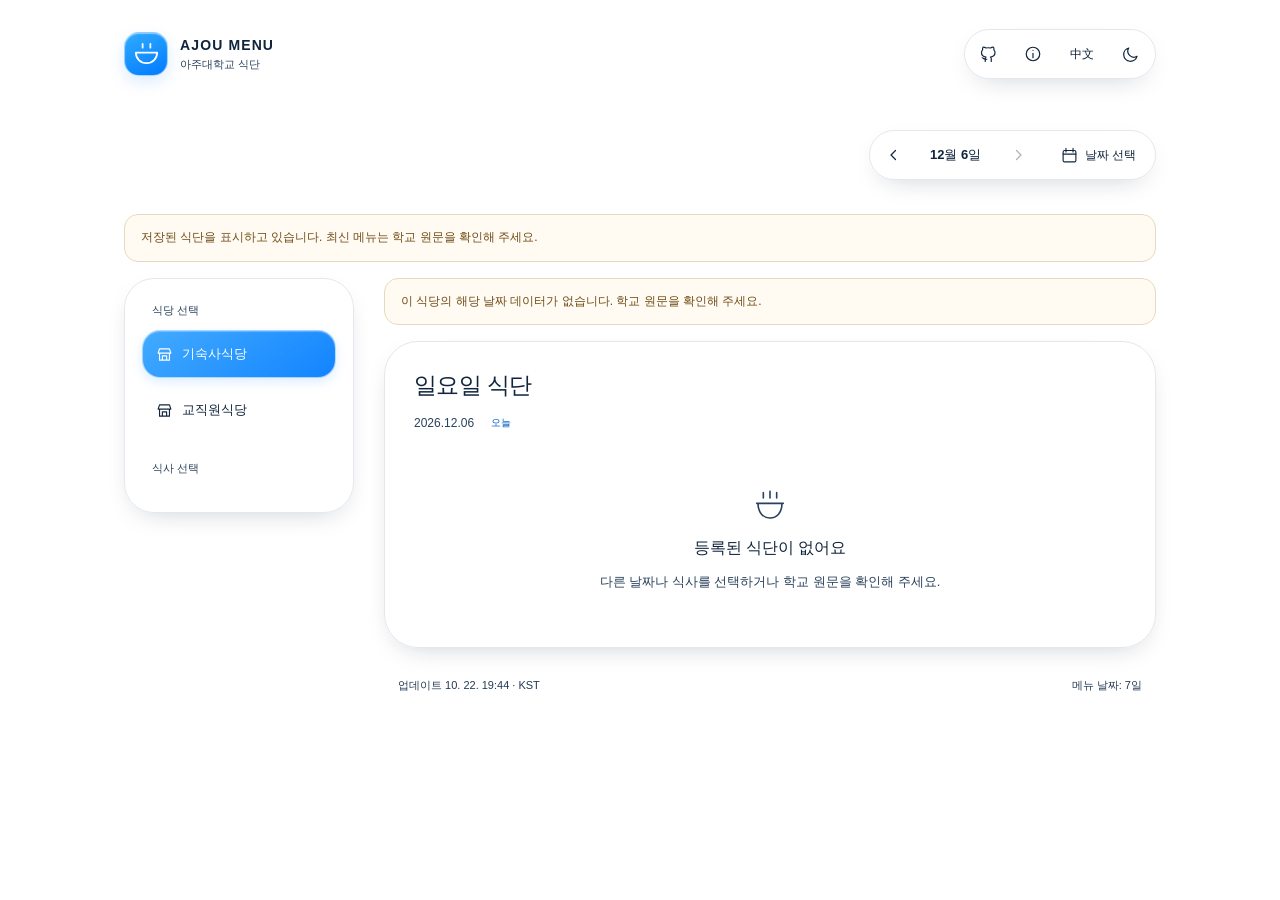
==== index.html @ 357158b2 "Replace refraction with lightweight clear and frosted glass" ====
<!DOCTYPE html>
<html lang="ko">
<head>
  <meta charset="UTF-8">
  <meta name="viewport" content="width=device-width, initial-scale=1, viewport-fit=cover">
  <meta name="theme-color" content="#ffffff">
  <meta name="description" content="아주대학교 식당의 주간 메뉴를 한국어와 중국어로 확인하세요. 查看亚洲大学食堂每周菜单，支持中韩双语。">
  <title>아주대학교 식단 · Ajou Menu</title>
  <meta name="apple-mobile-web-app-capable" content="yes">
  <meta name="apple-mobile-web-app-status-bar-style" content="default">
  <meta name="apple-mobile-web-app-title" content="Ajou Menu">
  <meta property="og:type" content="website">
  <meta property="og:title" content="Ajou Menu · 亚洲大学食堂菜单">
  <meta property="og:description" content="宿舍食堂与教职工食堂，中韩双语菜单、供餐时段和每周预告。">
  <meta property="og:url" content="https://zhupoxixixi.github.io/ajou-menu/">
  <meta property="og:image" content="https://zhupoxixixi.github.io/ajou-menu/share.png?v=20261023-light-glass">
  <meta property="og:image:width" content="1200">
  <meta property="og:image:height" content="630">
  <meta name="twitter:card" content="summary_large_image">
  <link rel="canonical" href="https://zhupoxixixi.github.io/ajou-menu/">
  <script>try{const t=localStorage.getItem('menuTheme');document.documentElement.classList.toggle('dark',t==='dark'||(t!=='light'&&matchMedia('(prefers-color-scheme: dark)').matches));}catch{}</script>
  <script>document.documentElement.dataset.glassStyle='clear';try{if(localStorage.getItem('menuGlassStyle')==='frosted')document.documentElement.dataset.glassStyle='frosted';}catch{}</script>
  <link rel="icon" type="image/svg+xml" href="favicon.svg?v=20261023-light-glass">
  <link rel="apple-touch-icon" href="apple-touch-icon.png?v=20261023-light-glass">
  <link rel="manifest" href="manifest.webmanifest?v=20261023-light-glass">
  <link rel="stylesheet" href="styles.css?v=20261023-light-glass">
  <script defer src="appearance.js?v=20261023-light-glass"></script>
  <script defer src="background.js?v=20261023-light-glass"></script>
  <script defer src="menu-data.js?v=20261023-light-glass"></script>
  <script defer src="menu.js?v=20261023-light-glass"></script>
</head>
<body>
<div id="glassBackdrop" aria-hidden="true"></div>
  <a class="skip-link" href="#menuHeading" id="skipLink">메뉴로 바로가기</a>
  <header class="site-header">
    <div class="wide-shell header-inner">
      <a class="brand" href="./" aria-label="Ajou Menu">
        <span class="brand-mark" aria-hidden="true"><svg viewBox="0 0 32 32" fill="none" stroke="currentColor" stroke-width="1.8" stroke-linecap="round" stroke-linejoin="round"><path d="M5 14h22c0 6.4-4.7 11-11 11S5 20.4 5 14Z"/><path d="M12 5v4m8-4v4"/></svg></span>
        <span class="brand-copy"><strong>AJOU MENU</strong><small id="brandSubtitle">아주대학교 식단</small></span>
      </a>
      <div class="glass-surface glass-actions"><div class="glass-content"><div class="header-actions">
        <a class="icon-button github-button" href="https://github.com/zhupoxixixi/ajou-menu" target="_blank" rel="noopener noreferrer" aria-label="GitHub"><span data-icon="github"></span></a>
        <button class="icon-button" id="toolsToggle" type="button" aria-haspopup="dialog" aria-label="使用与更新"><span data-icon="info"></span></button>
        <button class="language-toggle" id="langToggle" type="button"><span id="languageLabel">中文</span></button>
        <button class="icon-button" id="themeToggle" type="button"><span data-icon="sun"></span></button>
      </div>
    </div></div>
    </div>
  </header>

  <main class="page-shell">
    <div class="page-intro">
      <div class="glass-surface glass-date"><div class="glass-content"><nav class="date-navigation" aria-label="날짜 탐색" id="dateNavigation">
        <div class="nav-controls">
          <div class="date-stepper"><button class="icon-button" id="prevDate" type="button"><span data-icon="left"></span></button><button class="nav-current-date" id="navDateLabel" type="button" aria-haspopup="dialog"><span id="navDateDisplay">—</span></button><button class="icon-button" id="nextDate" type="button"><span data-icon="right"></span></button></div>
          <button class="date-picker-trigger" id="dateToggle" type="button" aria-haspopup="dialog"><span data-icon="calendar"></span><span id="datePickerLabel">날짜 선택</span></button>
        </div>
      </nav></div></div>
    </div>
    <div id="dataStatus" class="status-banner" role="status" hidden></div>

    <div class="menu-layout">
      <div class="glass-surface glass-selection"><div class="glass-content"><section class="selection-panel" aria-label="식당 및 식사 선택" id="selectionPanel">
        <p class="control-label" id="restaurantLabel">식당 선택</p>
        <div id="restaurantTabs" class="restaurant-tabs" role="group" aria-labelledby="restaurantLabel"></div>
        <p class="control-label" id="mealLabel">식사 선택</p>
        <div id="mealTabs" class="meal-tabs" role="group" aria-labelledby="mealLabel"></div>
      </section></div></div>

      <section class="menu-panel" aria-labelledby="menuHeading">
        <p class="sr-only" id="windowLabel">코너 선택</p>
        <div class="glass-surface glass-windows"><div class="glass-content"><div id="windowTabs" class="window-tabs" role="group" aria-labelledby="windowLabel"></div></div></div>
        <div id="restaurantStatus" class="status-banner" role="status" hidden></div>
        <div class="glass-surface glass-menu"><div class="glass-content"><article class="menu-card">
          <div class="card-header">
            <div class="card-title-line"><div class="card-title-copy"><h1 id="menuHeading" tabindex="-1">오늘의 메뉴</h1><span id="dateDisplay" class="date-badge"></span><span id="todayMarker" class="today-marker" hidden></span></div><button id="shareButton" class="icon-button copy-button" type="button" aria-label="메뉴 복사" title="메뉴 복사"><span data-icon="copy"></span></button></div>
            <div id="serviceMeta" class="service-meta"><p class="service-hours" id="serviceHours" hidden></p><p class="service-state" id="serviceState" role="status" hidden></p></div>
          </div>
          <div id="menuContent"></div>
          <div id="emptyState" class="empty-state" hidden><span data-icon="bowl" class="empty-symbol"></span><h2 id="emptyTitle"></h2><p id="emptyDescription"></p></div>
        </article></div></div>
      </section>
    </div>
    <div class="nav-stats"><p id="updatedAt"></p><p id="dateCount"></p></div>
  </main>

  <dialog id="dateDialog" class="app-dialog date-dialog" aria-labelledby="calendarTitle">
    <div class="dialog-heading"><h2 id="calendarTitle">날짜 선택</h2><button class="dialog-close icon-button" type="button" data-close="dateDialog"><span data-icon="close"></span></button></div>
    <div class="calendar-heading"><div id="weekSwitch" class="week-switch" hidden></div><button id="todayButton" class="small-button" type="button">오늘로</button></div>
    <div class="calendar-month-row"><button id="calendarPrev" class="icon-button" type="button"><span data-icon="left"></span></button><strong id="calendarMonth"></strong><button id="calendarNext" class="icon-button" type="button"><span data-icon="right"></span></button></div>
    <div id="calendarWeekdays" class="calendar-weekdays" aria-hidden="true"></div>
    <div id="weekTabs" class="calendar-grid"></div>
    <p class="calendar-hint" id="calendarHint"></p>
  </dialog>

  <dialog id="copyDialog" class="app-dialog copy-dialog" aria-labelledby="copyTitle">
    <div class="dialog-heading"><h2 id="copyTitle"></h2><button class="dialog-close icon-button" type="button" data-close="copyDialog"><span data-icon="close"></span></button></div>
    <p id="copyHint"></p><textarea id="copyText" readonly aria-labelledby="copyTitle"></textarea>
  </dialog>
  <dialog id="toolsDialog" class="app-dialog tools-dialog" aria-labelledby="toolsTitle">
    <div class="dialog-heading"><h2 id="toolsTitle"></h2><button class="dialog-close icon-button" type="button" data-close="toolsDialog"><span data-icon="close"></span></button></div>
    <div class="tools-content">
      <section class="tool-section appearance-section">
        <h3 id="glassStyleTitle">유리 효과</h3>
        <div class="appearance-options" role="group" aria-labelledby="glassStyleTitle"><button id="glassClear" type="button" aria-pressed="true">투명</button><button id="glassFrosted" type="button" aria-pressed="false">반투명</button></div>
      </section>
      <section id="backgroundSection" class="tool-section">
        <h3 id="backgroundTitle">배경 이미지</h3>
        <p id="backgroundHint" class="tool-hint">기기에 저장된 사진으로 배경을 바꿀 수 있어요.</p>
        <input id="backgroundFile" type="file" accept="image/*" hidden>
        <div class="background-actions"><button id="backgroundChoose" class="small-button" type="button">사진 선택</button><button id="backgroundReset" class="small-button" type="button">기본 배경</button></div>
        <p id="backgroundStatus" class="tool-hint background-status" role="status"></p>
      </section>
      <section id="operatingSection" class="tool-section" hidden><h3 id="operatingTitle"></h3><div id="operatingDetails" class="operating-details"></div></section>
      <section class="tool-section"><h3 id="dataTitle"></h3><dl id="healthDetails" class="health-details"></dl><p class="tool-hint" id="refreshHint"></p><button id="refreshButton" class="small-button" type="button"><span data-icon="refresh"></span><span id="refreshLabel"></span></button></section>
      <section class="tool-section"><h3 id="installTitle"></h3><p id="installHint" class="tool-hint"></p><button id="installButton" class="small-button" type="button" hidden></button></section>
      <section class="tool-section"><h3 id="offlineTitle"></h3><p id="offlineHint" class="tool-hint"></p><p id="offlineReady" class="tool-hint"></p></section>
    </div>
  </dialog>
  <div id="actionStatus" class="toast" role="status" hidden></div>
  <noscript><p class="noscript-note">JavaScript를 켜면 메뉴를 확인할 수 있습니다. 请启用 JavaScript 查看菜单。</p></noscript>
</body>
</html>
---- styles.css ----
/* Lightweight CSS glass surfaces; layout adapted from Tabler/Cukurova. See THIRD_PARTY_NOTICES.md. */
:root {
  color-scheme: light;
  --background: #ffffff; --foreground: #10243c; --muted-foreground: #29415c;
  --border: #496e9028; --system-blue: #0088ff; --blue-text: #005bbd;
  --glass-tint: rgb(255 255 255 / .56); --menu-tint: rgb(255 255 255 / .60);
  --dialog-background: rgb(250 252 255 / .96);
  --hover: #ffffff42; --content-width: 1080px;
  --menu-background-image: none;
  font-family: -apple-system,BlinkMacSystemFont,"Apple SD Gothic Neo","Malgun Gothic","Noto Sans KR","Segoe UI",sans-serif;
  font-synthesis: none;
}
:root:lang(zh-CN) { font-family: -apple-system,BlinkMacSystemFont,"PingFang SC","Microsoft YaHei","Noto Sans SC","Segoe UI",sans-serif; }
:root.dark {
  color-scheme: dark;
  --background: #14263f; --foreground: #f7faff; --muted-foreground: #e2edfc;
  --border: #d4eaff26; --system-blue: #0091ff; --blue-text: #b5deff;
  --glass-tint: rgb(5 22 42 / .64); --menu-tint: rgb(5 22 42 / .60);
  --dialog-background: rgb(20 38 63 / .96);
  --hover: #ffffff18;
}
* { box-sizing: border-box; }
body { margin: 0; min-height: 100dvh; color: var(--foreground); background: var(--background); line-height: 1.5; -webkit-font-smoothing: antialiased; }
button,textarea { font: inherit; }
button,a { -webkit-tap-highlight-color: transparent; touch-action: manipulation; }
button { cursor: pointer; transition: background .15s,color .15s,box-shadow .15s; }
button:disabled { cursor: default; opacity: .35; }
a { color: inherit; text-decoration: none; }
button:focus-visible,a:focus-visible,textarea:focus-visible,[tabindex]:focus-visible { outline: 2px solid var(--blue-text); outline-offset: 3px; }
[hidden] { display: none !important; }
.sr-only { position: absolute; width: 1px; height: 1px; padding: 0; overflow: hidden; clip: rect(0,0,0,0); white-space: nowrap; border: 0; }
.skip-link { position: fixed; top: -100px; left: 16px; z-index: 100; padding: 12px 18px; background: #f5faff; color: #10243c; border-radius: 12px; }
.skip-link:focus { top: 8px; }
.icon { display: block; width: 18px; height: 18px; flex-shrink: 0; }
#glassBackdrop { position: fixed; inset: 0; z-index: -1; pointer-events: none; background-color: var(--background); background-image: var(--menu-background-image); background-position: center; background-size: cover; background-repeat: no-repeat; }
.glass-surface { position: relative; isolation: isolate; min-width: 0; background: var(--glass-tint); border-radius: var(--glass-radius,28px); box-shadow: 0 9px 28px -14px #001a3448; }
.glass-content { position: relative; z-index: 1; }
.glass-surface::after { content: ''; position: absolute; pointer-events: none; inset: 0; z-index: 2; border-radius: inherit; border: 1px solid var(--border); box-shadow: inset 0 1px 1px #ffffff66,inset 0 -1px 1px #ffffff30; }
.dark .glass-surface::after { border-color: #e8f6ff45; box-shadow: inset 0 1px 1px #fff5,inset 0 -1px 1px #cbe7ff20; }
.wide-shell,.page-shell { max-width: var(--content-width); padding-inline: 24px; margin-inline: auto; }
.site-header { padding-top: env(safe-area-inset-top); }
.header-inner { min-height: 108px; display: flex; align-items: center; justify-content: space-between; gap: 22px; }
.brand { display: inline-flex; align-items: center; gap: 12px; flex-shrink: 0; padding: 5px 8px; margin-left: -8px; border-radius: 20px; background: var(--glass-tint); }
.brand-mark { display: grid; place-items: center; width: 44px; height: 44px; flex-shrink: 0; color: #fff; background: linear-gradient(155deg,#31acff,#007aff); border: 1px solid #ffffff90; border-radius: 15px; box-shadow: inset 0 1px 1px #fff7,0 6px 16px #007aff24; }
.brand-mark svg { width: 31px; height: 31px; }
.brand-copy { display: block; line-height: 1.4; }
.brand strong { display: block; font-size: 14px; font-weight: 750; letter-spacing: .08em; }
.brand small { display: block; margin-top: 2px; font-size: 11px; color: var(--muted-foreground); }
.glass-actions { --glass-radius: 26px; }
.header-actions { display: flex; align-items: center; padding: 4px; gap: 2px; }
.icon-button { display: inline-flex; align-items: center; justify-content: center; width: 42px; height: 42px; padding: 0; flex-shrink: 0; color: inherit; border: 0; border-radius: 50%; background: transparent; }
.language-toggle { height: 42px; min-width: 52px; padding: 0 8px; border: 0; border-radius: 22px; background: transparent; color: inherit; font-size: 12px; font-weight: 600; }
.icon-button:hover:not(:disabled),.language-toggle:hover,.small-button:hover { background: var(--hover); color: var(--blue-text); }
.page-shell { padding-top: 18px; padding-bottom: calc(45px + env(safe-area-inset-bottom)); }
.page-intro { display: flex; justify-content: flex-end; margin-bottom: 30px; }
.glass-date { --glass-radius: 28px; }
.date-navigation { padding: 5px; }
.nav-controls { display: flex; align-items: center; gap: 8px; }
.date-stepper { display: flex; align-items: center; gap: 2px; }
.date-navigation .icon-button { width: 40px; height: 40px; }
.nav-current-date { min-height: 40px; min-width: 80px; padding: 4px 8px; border: 0; border-radius: 20px; background: transparent; color: inherit; font-size: 13px; font-weight: 600; font-variant-numeric: tabular-nums; }
.date-picker-trigger { display: flex; align-items: center; justify-content: center; gap: 7px; min-height: 40px; padding: 6px 15px; border: 0; border-radius: 22px; background: #ffffff28; color: inherit; font-size: 12px; }
.date-picker-trigger .icon { width: 17px; height: 17px; }
.nav-current-date:hover,.date-picker-trigger:hover { background: var(--hover); }
.dark .date-picker-trigger { background: #ffffff0f; }
.menu-layout { display: grid; grid-template-columns: 230px minmax(0,1fr); gap: 30px; align-items: start; }
.glass-selection { --glass-radius: 30px; }
.selection-panel { padding: 24px 18px; }
.control-label { font-size: 11px; font-weight: 600; color: var(--muted-foreground); margin: 0 0 12px 10px; }
.restaurant-tabs { display: flex; flex-direction: column; gap: 8px; margin-bottom: 26px; }
.restaurant-button { display: flex; align-items: center; justify-content: flex-start; gap: 9px; min-height: 48px; padding: 9px 13px; border: 1px solid transparent; border-radius: 18px; background: transparent; color: inherit; font-size: 13px; font-weight: 500; }
.restaurant-button .icon { width: 17px; height: 17px; }
.meal-tabs { display: grid; grid-template-columns: repeat(2,minmax(0,1fr)); gap: 6px; }
.meal-button { display: inline-flex; align-items: center; justify-content: center; gap: 6px; min-height: 44px; padding: 8px 5px; border: 1px solid #ffffff30; border-radius: 17px; background: #ffffff18; color: inherit; font-size: 12px; }
.meal-button .icon { width: 16px; height: 16px; }
.restaurant-button[aria-pressed="true"],.meal-button[aria-pressed="true"],.window-button[aria-pressed="true"] { color: #fff; background: linear-gradient(145deg,#219cffd9,#007affed); border: 1px solid #ffffff99; box-shadow: inset 0 1px 1px #ffffff45,0 4px 11px #007aff22; font-weight: 600; }
.restaurant-button:hover:not([aria-pressed="true"]),.meal-button:hover:not(:disabled):not([aria-pressed="true"]),.window-button:hover:not([aria-pressed="true"]) { background: var(--hover); }
.menu-panel { min-width: 0; }
.glass-windows { --glass-radius: 26px; margin-bottom: 18px; }
.glass-windows:has(#windowTabs[hidden]),.glass-windows:has(#windowTabs:empty) { display: none; }
.window-tabs { display: flex; flex-wrap: nowrap; overflow-x: auto; scrollbar-width: none; gap: 4px; padding: 5px; border-radius: 26px; -webkit-overflow-scrolling: touch; }
.window-tabs::-webkit-scrollbar { display: none; }
.window-button { flex-shrink: 0; max-width: 100%; min-width: 44px; min-height: 42px; padding: 8px 20px; border: 1px solid transparent; border-radius: 22px; background: transparent; color: inherit; font-size: 12px; white-space: nowrap; overflow: hidden; text-overflow: ellipsis; }
.window-button.note-window { text-decoration: underline dotted; text-underline-offset: 4px; }
.status-banner { padding: 12px 16px; border: 1px solid #e7d9bd; background: #fffbf3ed; color: #704c16; border-radius: 14px; font-size: 12px; line-height: 1.8; margin-bottom: 16px; overflow-wrap: anywhere; }
.dark .status-banner { background: #302b1eed; border-color: #5c4b2d; color: #f0d6ad; }
.glass-menu { --glass-radius: 34px; --glass-tint: var(--menu-tint); }
.menu-card { padding-bottom: 18px; }
.card-header { padding: 28px 30px 20px; }
.card-title-line { display: flex; align-items: flex-start; gap: 12px; }
.card-title-copy { display: flex; align-items: center; flex-wrap: wrap; gap: 8px; min-width: 0; flex: 1; }
.card-title-line h1 { flex-basis: 100%; margin: 0 0 2px; font-size: 23px; letter-spacing: -.03em; line-height: 1.4; font-weight: 650; }
.copy-button { margin: -3px -7px 0 auto; background: #ffffff29; }
.date-badge { font-size: 12px; color: var(--muted-foreground); font-variant-numeric: tabular-nums; }
.today-marker { padding: 3px 8px; border: 1px solid #ffffff85; border-radius: 8px; background: #ffffff58; color: var(--blue-text); font-size: 10px; font-weight: 600; }
.dark .today-marker { background: #ffffff1a; border-color: #ffffff40; }
.service-meta { display: flex; align-items: center; flex-wrap: wrap; gap: 7px 10px; margin-top: 14px; }
.service-meta:has(> [hidden]):not(:has(> :not([hidden]))) { display: none; }
.service-hours { margin: 0; font-size: 12px; color: var(--muted-foreground); font-variant-numeric: tabular-nums; }
.service-state { display: inline-flex; align-items: center; gap: 5px; margin: 0; color: var(--muted-foreground); font-size: 11px; line-height: 1.7; }
.service-state::before { content: ''; width: 5px; height: 5px; border-radius: 50%; background: currentColor; flex-shrink: 0; }
.service-state[data-state="serving"],.service-state[data-state="servingReference"],.service-state[data-state="upcoming"] { color: #004c9d; }
.dark .service-state[data-state="serving"],.dark .service-state[data-state="servingReference"],.dark .service-state[data-state="upcoming"] { color: #d8eeff; }
#menuContent { padding-inline: 30px; }
.menu-table { width: 100%; border-collapse: separate; border-spacing: 0; text-align: left; }
.dish-row td { padding: 15px 0; vertical-align: middle; }
.dish-row + .dish-row td { border-top: 1px solid var(--border); }
.dish-name strong { display: block; font-size: 16px; font-weight: 550; line-height: 1.65; letter-spacing: .01em; overflow-wrap: anywhere; }
.dish-row:hover { background: #ffffff12; }
.card-notices { padding: 14px 16px; margin: 10px 0 8px; border: 1px solid #ffffff40; border-radius: 17px; background: #ffffff38; }
.dark .card-notices { background: #07182e33; }
.card-notices p { font-size: 12px; line-height: 1.85; margin: 0; color: var(--muted-foreground); overflow-wrap: anywhere; }
.card-notices p + p { margin-top: 8px; }
.empty-state { padding: 36px 24px; margin: 0 20px; border-radius: 28px; background: #ffffff18; text-align: center; }
.empty-symbol { display: inline-flex; color: var(--muted-foreground); margin-bottom: 14px; }
.empty-symbol .icon { width: 32px; height: 32px; stroke-width: 1.2; }
.empty-state h2 { font-size: 16px; margin: 0 0 10px; font-weight: 600; }
.empty-state p { font-size: 13px; color: var(--muted-foreground); margin: 0; line-height: 1.85; }
.nav-stats { display: flex; flex-wrap: wrap; align-items: center; justify-content: space-between; gap: 6px 10px; margin: 22px 3px 0 263px; padding: 7px 11px; border-radius: 17px; background: #ffffffc7; }
.nav-stats p { font-size: 11px; color: #243a55; margin: 0; }
.dark .nav-stats { background: #07182ec9; }
.dark .nav-stats p { color: #e2edfc; }
.app-dialog { width: min(460px,calc(100% - 32px)); max-height: calc(100dvh - 48px); overflow-y: auto; border: 1px solid #ffffffb3; border-radius: 30px; padding: 0; color: var(--foreground); background: var(--dialog-background); box-shadow: 0 22px 70px #122d6140,inset 0 1px 0 #fff; opacity: 0; transform: translateY(8px) scale(.99); transition: opacity .18s ease,transform .18s ease,display .18s allow-discrete,overlay .18s allow-discrete; overscroll-behavior: contain; }
.dark .app-dialog { border-color: #ffffff40; box-shadow: 0 22px 70px #0005,inset 0 1px 0 #ffffff40; }
.app-dialog[open] { opacity: 1; transform: none; }
@starting-style { .app-dialog[open] { opacity: 0; transform: translateY(8px) scale(.99); } }
.app-dialog::backdrop { background: #08224535; }
.dialog-heading { display: flex; align-items: center; justify-content: space-between; gap: 16px; padding: 18px 22px 14px; }
.dialog-heading h2 { font-size: 17px; margin: 0; }
.tools-content { padding: 0 22px 22px; }
.tool-section { padding: 18px 0; border-top: 1px solid var(--border); }
.tool-section h3 { font-size: 14px; margin: 0 0 10px; }
.tool-hint,.operating-details p { color: var(--muted-foreground); font-size: 13px; line-height: 1.85; margin: 0 0 12px; overflow-wrap: anywhere; }
.tool-hint:last-child,.operating-details p:last-child { margin-bottom: 0; }
.small-button { display: inline-flex; align-items: center; justify-content: center; gap: 7px; min-height: 40px; padding: 8px 12px; border: 1px solid #ffffff40; border-radius: 22px; background: #ffffff36; color: inherit; font-size: 12px; }
.appearance-options { display: inline-flex; gap: 4px; padding: 4px; border: 1px solid var(--border); border-radius: 24px; background: #7a9abb12; }
.appearance-options button { min-height: 44px; min-width: 88px; padding: 8px 20px; border: 1px solid transparent; border-radius: 20px; background: transparent; color: inherit; font-size: 13px; }
.appearance-options button[aria-pressed="true"] { background: #006edb; color: #fff; border-color: #ffffff80; box-shadow: 0 2px 7px #007aff20; }
/* Blur is opt-in. Clear mode has no filter or backdrop-filter on any surface. */
:root[data-glass-style="frosted"] :is(.glass-surface,.brand,.app-dialog) { -webkit-backdrop-filter: blur(10px); backdrop-filter: blur(10px); }
.background-actions { display: flex; flex-wrap: wrap; gap: 8px; }
.background-status { margin-top: 12px; }
.background-status:empty { display: none; }
.health-details { margin: 0 0 18px; padding: 10px 14px; border-radius: 20px; background: #ffffff24; font-size: 12px; }
.health-details > div { display: grid; grid-template-columns: minmax(0,1fr) minmax(0,1.6fr); gap: 12px; padding-block: 8px; }
.health-details dt { color: var(--muted-foreground); }
.health-details dd { margin: 0; text-align: right; overflow-wrap: anywhere; font-variant-numeric: tabular-nums; }
#offlineReady { color: var(--blue-text); }
.calendar-heading { display: flex; align-items: center; justify-content: space-between; flex-wrap: wrap; gap: 8px; margin: 0 22px 16px; }
.week-switch { display: flex; padding: 5px; background: #ffffff24; border: 1px solid #ffffff50; border-radius: 22px; gap: 4px; }
.week-switch button { min-height: 40px; font-size: 12px; padding: 7px 12px; color: inherit; border: 0; background: transparent; border-radius: 17px; }
.week-switch button[aria-pressed="true"],.date-button[aria-pressed="true"] { background: #0088ff; color: #fff; box-shadow: inset 0 1px 0 #ffffff45,0 3px 9px #007aff25; border-color: #ffffff80; font-weight: 650; }
.calendar-month-row { display: flex; align-items: center; justify-content: space-between; padding: 0 22px; margin-bottom: 12px; }
.calendar-month-row strong { font-size: 14px; }
.calendar-weekdays,.calendar-grid { display: grid; grid-template-columns: repeat(7,minmax(0,1fr)); gap: 4px; padding-inline: 22px; }
.calendar-weekdays { font-size: 11px; color: var(--muted-foreground); text-align: center; margin-bottom: 5px; }
.calendar-weekdays span { padding: 7px 0; }
.calendar-grid > span,.calendar-grid > button { min-width: 0; height: 44px; display: grid; place-items: center; font-size: 13px; }
.calendar-unavailable { color: var(--muted-foreground); opacity: .45; }
.date-button { position: relative; border: 1px solid transparent; background: #ffffff35; color: inherit; border-radius: 50%; padding: 0; }
.date-button:hover { border-color: var(--blue-text); }
.date-button.is-today::after { content: ''; position: absolute; bottom: 5px; width: 3px; height: 3px; background: currentColor; border-radius: 50%; }
.calendar-hint { font-size: 11px; line-height: 1.8; color: var(--muted-foreground); padding: 0 22px 22px; margin: 17px 0 0; }
.copy-dialog > p { font-size: 13px; color: var(--muted-foreground); margin: 0 22px 14px; }
.copy-dialog textarea { display: block; width: calc(100% - 44px); min-height: 220px; resize: vertical; border: 1px solid #ffffff80; border-radius: 20px; padding: 16px; background: #ffffff30; color: inherit; font-size: 13px; line-height: 1.9; margin: 0 22px 22px; }
.toast { position: fixed; left: 50%; transform: translateX(-50%); bottom: calc(24px + env(safe-area-inset-bottom)); z-index: 25; padding: 12px 18px; background: #10243c; color: #f5faff; border-radius: 14px; box-shadow: 0 4px 16px #0003; font-size: 13px; max-width: calc(100% - 32px); text-align: center; }
.noscript-note { margin: 24px; text-align: center; }
@media(min-width: 1100px) { .page-shell { padding-top: 22px; } .page-intro { margin-bottom: 34px; } }
@media(max-width: 899px) {
  .page-shell { max-width: 640px; padding-top: 16px; }
  .menu-layout { grid-template-columns: minmax(0,1fr); gap: 18px; }
  .selection-panel { padding: 6px; }
  .control-label { position: absolute; width: 1px; height: 1px; padding: 0; overflow: hidden; clip: rect(0,0,0,0); white-space: nowrap; border: 0; }
  .restaurant-tabs { flex-direction: row; margin: 0; gap: 4px; }
  .restaurant-button { justify-content: center; flex: 1; min-height: 46px; padding-inline: 8px; }
  .meal-tabs { grid-template-columns: repeat(var(--meal-count,4),minmax(0,1fr)); gap: 5px; padding: 8px 2px 2px; }
  .meal-button { background: transparent; border-color: transparent; }
  .meal-button[aria-pressed="true"] { color: var(--blue-text); background: #ffffff70; border-color: #ffffffa6; box-shadow: 0 2px 6px #2e6cb01a,inset 0 1px 0 #fff9; }
  .dark .meal-button[aria-pressed="true"] { background: #ffffff25; color: #fff; border-color: #ffffff40; box-shadow: inset 0 1px 0 #ffffff40; }
  .glass-selection { --glass-radius: 28px; }
  .glass-windows { margin-bottom: 16px; }
  .window-button { min-height: 44px; }
  .icon-button,.language-toggle,.nav-current-date,.date-picker-trigger,.date-navigation .icon-button,.small-button,.week-switch button { min-height: 44px; }
  .icon-button,.date-navigation .icon-button { width: 44px; }
  .nav-stats { margin-left: 3px; }
}
@media(max-width: 639px) {
  .wide-shell,.page-shell { padding-inline: 22px; }
  .header-inner { min-height: 91px; gap: 10px; }
  .brand { gap: 9px; }
  .brand-mark { width: 37px; height: 37px; border-radius: 13px; }
  .brand-mark svg { width: 28px; height: 28px; }
  .brand strong { font-size: 11px; letter-spacing: .045em; }
  .brand small { font-size: 9px; }
  .header-actions { gap: 0; padding: 2px; }
  .github-button { display: none; }
  .header-actions .icon-button { min-height: 40px; width: 38px; height: 40px; }
  .header-actions .language-toggle { min-height: 40px; height: 40px; min-width: 44px; font-size: 11px; padding-inline: 6px; }
  .page-shell { padding-top: 9px; }
  .page-intro { display: block; margin-bottom: 18px; }
  .date-navigation { padding: 4px; }
  .nav-controls { justify-content: space-between; gap: 3px; }
  .nav-current-date { min-width: 76px; }
  .date-picker-trigger { padding-inline: 12px; font-size: 11px; }
  .restaurant-button { font-size: 12px; gap: 7px; }
  .meal-button { border-radius: 20px; font-size: 12px; gap: 5px; }
  .meal-button .icon { width: 15px; height: 15px; }
  .menu-layout { gap: 16px; }
  .glass-windows { margin-bottom: 15px; }
  .window-button { padding-inline: 18px; }
  .menu-card { padding-bottom: 17px; }
  .card-header { padding: 24px 24px 17px; }
  .card-title-line h1 { font-size: 21px; }
  #menuContent { padding-inline: 24px; }
  .dish-row td { padding: 14px 0; }
  .dish-name strong { font-size: 15px; }
  .nav-stats { gap: 6px 14px; margin-top: 20px; }
  .nav-stats p { font-size: 10px; }
  .date-dialog { width: 100%; max-width: 460px; max-height: calc(100dvh - 24px); margin: auto auto 0; border-bottom: 0; border-radius: 30px 30px 0 0; padding-bottom: env(safe-area-inset-bottom); }
  .date-dialog::before { content: ''; display: block; width: 36px; height: 4px; background: var(--border); border-radius: 5px; margin: 10px auto 0; }
}
@media(max-width: 359px) {
  .wide-shell,.page-shell { padding-inline: 16px; }
  .header-inner { gap: 6px; }
  .brand { gap: 6px; }
  .brand-mark { width: 33px; height: 33px; border-radius: 11px; }
  .brand strong { font-size: 10px; }
  .brand small { display: none; }
  .header-actions .icon-button { width: 36px; }
  .nav-current-date { min-width: 64px; }
  .date-picker-trigger { padding-inline: 10px; }
  .card-header,#menuContent { padding-inline: 22px; }
  .calendar-weekdays,.calendar-grid { padding-inline: 4px; gap: 0; }
}
@media(prefers-reduced-transparency: reduce) {
  :root { --glass-tint: #eef3faf2; --menu-tint: #eef3faf2; }
  :root.dark { --glass-tint: #10243cf2; --menu-tint: #10243cf2; }
  :is(.glass-surface,.brand,.app-dialog) { -webkit-backdrop-filter: none !important; backdrop-filter: none !important; }
}
@media(prefers-reduced-motion: reduce) { *,*::before,*::after { animation: none !important; transition: none !important; scroll-behavior: auto !important; } }
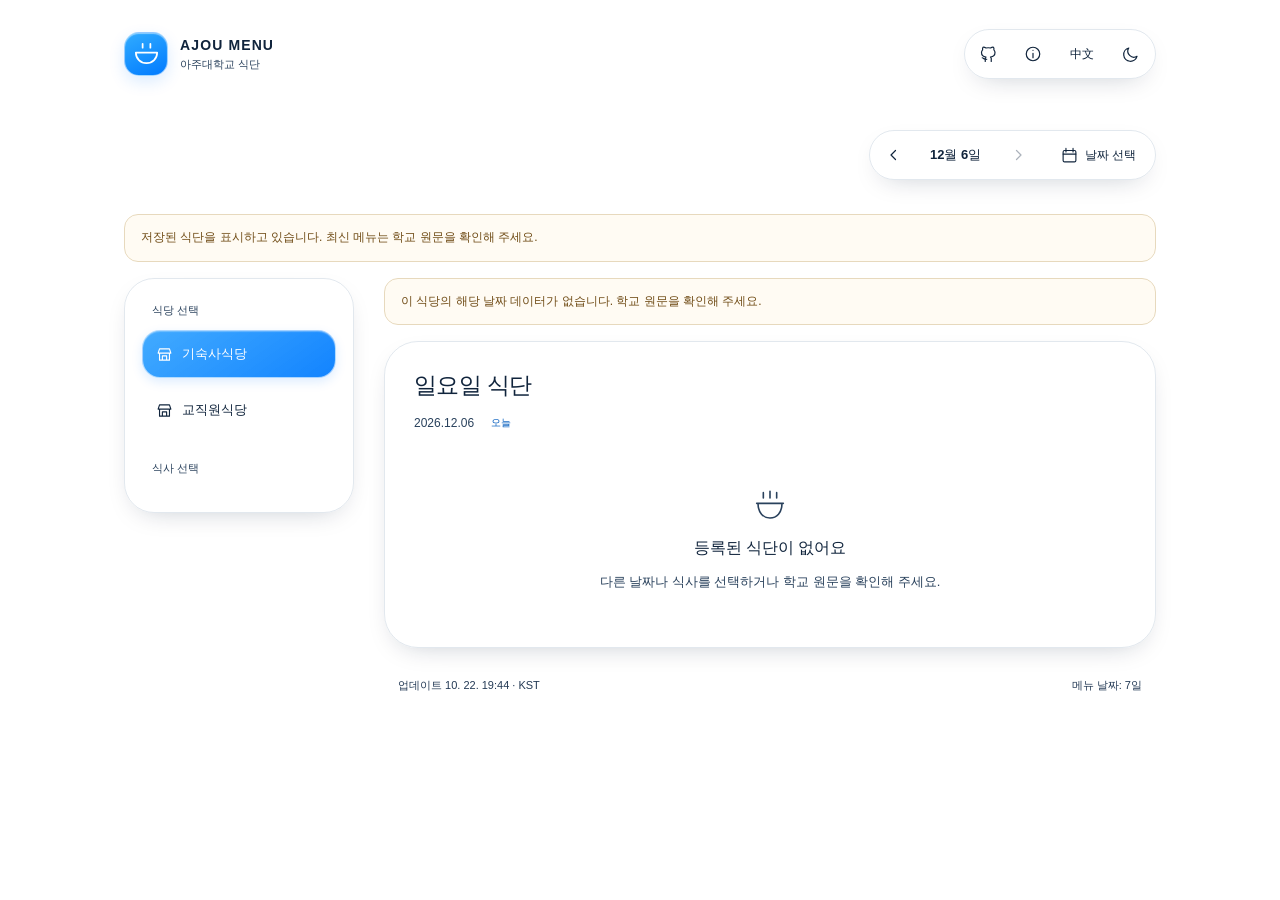
==== commit f5bb251a: "Add three glass styles and simplify appearance controls" ====
--- a/index.html
+++ b/index.html
@@ -13,21 +13,21 @@
   <meta property="og:title" content="Ajou Menu · 亚洲大学食堂菜单">
   <meta property="og:description" content="宿舍食堂与教职工食堂，中韩双语菜单、供餐时段和每周预告。">
   <meta property="og:url" content="https://zhupoxixixi.github.io/ajou-menu/">
-  <meta property="og:image" content="https://zhupoxixixi.github.io/ajou-menu/share.png?v=20261023-light-glass">
+  <meta property="og:image" content="https://zhupoxixixi.github.io/ajou-menu/share.png?v=20261023-glass-options">
   <meta property="og:image:width" content="1200">
   <meta property="og:image:height" content="630">
   <meta name="twitter:card" content="summary_large_image">
   <link rel="canonical" href="https://zhupoxixixi.github.io/ajou-menu/">
   <script>try{const t=localStorage.getItem('menuTheme');document.documentElement.classList.toggle('dark',t==='dark'||(t!=='light'&&matchMedia('(prefers-color-scheme: dark)').matches));}catch{}</script>
-  <script>document.documentElement.dataset.glassStyle='clear';try{if(localStorage.getItem('menuGlassStyle')==='frosted')document.documentElement.dataset.glassStyle='frosted';}catch{}</script>
-  <link rel="icon" type="image/svg+xml" href="favicon.svg?v=20261023-light-glass">
-  <link rel="apple-touch-icon" href="apple-touch-icon.png?v=20261023-light-glass">
-  <link rel="manifest" href="manifest.webmanifest?v=20261023-light-glass">
-  <link rel="stylesheet" href="styles.css?v=20261023-light-glass">
-  <script defer src="appearance.js?v=20261023-light-glass"></script>
-  <script defer src="background.js?v=20261023-light-glass"></script>
-  <script defer src="menu-data.js?v=20261023-light-glass"></script>
-  <script defer src="menu.js?v=20261023-light-glass"></script>
+  <script>document.documentElement.dataset.glassStyle='transparent';try{const s=localStorage.getItem('menuGlassStyle');if(['transparent','translucent','frosted'].includes(s))document.documentElement.dataset.glassStyle=s;else if(s==='clear')document.documentElement.dataset.glassStyle='translucent';}catch{}</script>
+  <link rel="icon" type="image/svg+xml" href="favicon.svg?v=20261023-glass-options">
+  <link rel="apple-touch-icon" href="apple-touch-icon.png?v=20261023-glass-options">
+  <link rel="manifest" href="manifest.webmanifest?v=20261023-glass-options">
+  <link rel="stylesheet" href="styles.css?v=20261023-glass-options">
+  <script defer src="appearance.js?v=20261023-glass-options"></script>
+  <script defer src="background.js?v=20261023-glass-options"></script>
+  <script defer src="menu-data.js?v=20261023-glass-options"></script>
+  <script defer src="menu.js?v=20261023-glass-options"></script>
 </head>
 <body>
 <div id="glassBackdrop" aria-hidden="true"></div>
@@ -102,7 +102,7 @@
     <div class="tools-content">
       <section class="tool-section appearance-section">
         <h3 id="glassStyleTitle">유리 효과</h3>
-        <div class="appearance-options" role="group" aria-labelledby="glassStyleTitle"><button id="glassClear" type="button" aria-pressed="true">투명</button><button id="glassFrosted" type="button" aria-pressed="false">반투명</button></div>
+        <div class="appearance-options" role="group" aria-labelledby="glassStyleTitle"><button id="glassTransparent" type="button" aria-pressed="true">투명</button><button id="glassTranslucent" type="button" aria-pressed="false">반투명</button><button id="glassFrosted" type="button" aria-pressed="false">블러</button></div>
       </section>
       <section id="backgroundSection" class="tool-section">
         <h3 id="backgroundTitle">배경 이미지</h3>
@@ -112,9 +112,6 @@
         <p id="backgroundStatus" class="tool-hint background-status" role="status"></p>
       </section>
       <section id="operatingSection" class="tool-section" hidden><h3 id="operatingTitle"></h3><div id="operatingDetails" class="operating-details"></div></section>
-      <section class="tool-section"><h3 id="dataTitle"></h3><dl id="healthDetails" class="health-details"></dl><p class="tool-hint" id="refreshHint"></p><button id="refreshButton" class="small-button" type="button"><span data-icon="refresh"></span><span id="refreshLabel"></span></button></section>
-      <section class="tool-section"><h3 id="installTitle"></h3><p id="installHint" class="tool-hint"></p><button id="installButton" class="small-button" type="button" hidden></button></section>
-      <section class="tool-section"><h3 id="offlineTitle"></h3><p id="offlineHint" class="tool-hint"></p><p id="offlineReady" class="tool-hint"></p></section>
     </div>
   </dialog>
   <div id="actionStatus" class="toast" role="status" hidden></div>
--- a/styles.css
+++ b/styles.css
@@ -3,8 +3,9 @@
   color-scheme: light;
   --background: #ffffff; --foreground: #10243c; --muted-foreground: #29415c;
   --border: #496e9028; --system-blue: #0088ff; --blue-text: #005bbd;
-  --glass-tint: rgb(255 255 255 / .56); --menu-tint: rgb(255 255 255 / .60);
-  --dialog-background: rgb(250 252 255 / .96);
+  --glass-tint: rgb(255 255 255 / .20); --menu-tint: rgb(255 255 255 / .24);
+  --dialog-background: rgb(250 252 255 / .90);
+  --control-background: #eaf2fc; --control-border: #6e86a5; --control-hover: #dbeaff;
   --hover: #ffffff42; --content-width: 1080px;
   --menu-background-image: none;
   font-family: -apple-system,BlinkMacSystemFont,"Apple SD Gothic Neo","Malgun Gothic","Noto Sans KR","Segoe UI",sans-serif;
@@ -15,10 +16,13 @@
   color-scheme: dark;
   --background: #14263f; --foreground: #f7faff; --muted-foreground: #e2edfc;
   --border: #d4eaff26; --system-blue: #0091ff; --blue-text: #b5deff;
-  --glass-tint: rgb(5 22 42 / .64); --menu-tint: rgb(5 22 42 / .60);
-  --dialog-background: rgb(20 38 63 / .96);
+  --glass-tint: rgb(5 22 42 / .32); --menu-tint: rgb(5 22 42 / .36);
+  --dialog-background: rgb(20 38 63 / .92);
+  --control-background: #253d59; --control-border: #8aadc9; --control-hover: #314f71;
   --hover: #ffffff18;
 }
+:root:is([data-glass-style="translucent"],[data-glass-style="frosted"]) { --glass-tint: rgb(255 255 255 / .56); --menu-tint: rgb(255 255 255 / .60); }
+:root.dark:is([data-glass-style="translucent"],[data-glass-style="frosted"]) { --glass-tint: rgb(5 22 42 / .64); --menu-tint: rgb(5 22 42 / .60); }
 * { box-sizing: border-box; }
 body { margin: 0; min-height: 100dvh; color: var(--foreground); background: var(--background); line-height: 1.5; -webkit-font-smoothing: antialiased; }
 button,textarea { font: inherit; }
@@ -35,6 +39,9 @@
 #glassBackdrop { position: fixed; inset: 0; z-index: -1; pointer-events: none; background-color: var(--background); background-image: var(--menu-background-image); background-position: center; background-size: cover; background-repeat: no-repeat; }
 .glass-surface { position: relative; isolation: isolate; min-width: 0; background: var(--glass-tint); border-radius: var(--glass-radius,28px); box-shadow: 0 9px 28px -14px #001a3448; }
 .glass-content { position: relative; z-index: 1; }
+:root[data-glass-style="transparent"] :is(.glass-surface,.brand) { text-shadow: 0 1px 1px #ffffffdd,0 0 3px #ffffffbb; }
+:root.dark[data-glass-style="transparent"] :is(.glass-surface,.brand) { text-shadow: 0 1px 1px #000d,0 0 3px #000b; }
+:root[data-glass-style="transparent"] :is(.restaurant-button,.meal-button,.window-button)[aria-pressed="true"] { text-shadow: none; }
 .glass-surface::after { content: ''; position: absolute; pointer-events: none; inset: 0; z-index: 2; border-radius: inherit; border: 1px solid var(--border); box-shadow: inset 0 1px 1px #ffffff66,inset 0 -1px 1px #ffffff30; }
 .dark .glass-surface::after { border-color: #e8f6ff45; box-shadow: inset 0 1px 1px #fff5,inset 0 -1px 1px #cbe7ff20; }
 .wide-shell,.page-shell { max-width: var(--content-width); padding-inline: 24px; margin-inline: auto; }
@@ -127,25 +134,27 @@
 .app-dialog::backdrop { background: #08224535; }
 .dialog-heading { display: flex; align-items: center; justify-content: space-between; gap: 16px; padding: 18px 22px 14px; }
 .dialog-heading h2 { font-size: 17px; margin: 0; }
+.dialog-close { width: 44px; height: 44px; border: 1px solid var(--control-border); background: var(--control-background); }
+.dialog-close:hover { background: var(--control-hover) !important; }
 .tools-content { padding: 0 22px 22px; }
 .tool-section { padding: 18px 0; border-top: 1px solid var(--border); }
 .tool-section h3 { font-size: 14px; margin: 0 0 10px; }
 .tool-hint,.operating-details p { color: var(--muted-foreground); font-size: 13px; line-height: 1.85; margin: 0 0 12px; overflow-wrap: anywhere; }
 .tool-hint:last-child,.operating-details p:last-child { margin-bottom: 0; }
 .small-button { display: inline-flex; align-items: center; justify-content: center; gap: 7px; min-height: 40px; padding: 8px 12px; border: 1px solid #ffffff40; border-radius: 22px; background: #ffffff36; color: inherit; font-size: 12px; }
-.appearance-options { display: inline-flex; gap: 4px; padding: 4px; border: 1px solid var(--border); border-radius: 24px; background: #7a9abb12; }
-.appearance-options button { min-height: 44px; min-width: 88px; padding: 8px 20px; border: 1px solid transparent; border-radius: 20px; background: transparent; color: inherit; font-size: 13px; }
-.appearance-options button[aria-pressed="true"] { background: #006edb; color: #fff; border-color: #ffffff80; box-shadow: 0 2px 7px #007aff20; }
-/* Blur is opt-in. Clear mode has no filter or backdrop-filter on any surface. */
+.appearance-options { display: grid; grid-template-columns: repeat(3,minmax(0,1fr)); gap: 6px; padding: 5px; border: 1px solid var(--border); border-radius: 20px; background: #7a9abb12; }
+.appearance-options button { min-height: 44px; min-width: 0; padding: 8px 10px; border: 1px solid var(--control-border); border-radius: 15px; background: var(--control-background); color: inherit; font-size: 13px; font-weight: 600; }
+.appearance-options button:hover:not([aria-pressed="true"]) { background: var(--control-hover); }
+.appearance-options button[aria-pressed="true"] { background: #006edb; color: #fff; border-color: #006edb; box-shadow: 0 2px 7px #007aff20; }
+/* Both transparent choices have no filters. Only frosted opts into CSS blur. */
 :root[data-glass-style="frosted"] :is(.glass-surface,.brand,.app-dialog) { -webkit-backdrop-filter: blur(10px); backdrop-filter: blur(10px); }
 .background-actions { display: flex; flex-wrap: wrap; gap: 8px; }
+.tools-dialog .background-actions .small-button { min-height: 44px; padding: 10px 16px; border: 1px solid var(--control-border); background: var(--control-background); font-size: 13px; font-weight: 600; box-shadow: 0 1px 3px #001a3414; }
+.tools-dialog .background-actions .small-button:hover { background: var(--control-hover); }
+#backgroundChoose { color: #fff; background: #006edb; border-color: #006edb; }
+.tools-dialog #backgroundChoose:hover { background: #005bbd; color: #fff; }
 .background-status { margin-top: 12px; }
 .background-status:empty { display: none; }
-.health-details { margin: 0 0 18px; padding: 10px 14px; border-radius: 20px; background: #ffffff24; font-size: 12px; }
-.health-details > div { display: grid; grid-template-columns: minmax(0,1fr) minmax(0,1.6fr); gap: 12px; padding-block: 8px; }
-.health-details dt { color: var(--muted-foreground); }
-.health-details dd { margin: 0; text-align: right; overflow-wrap: anywhere; font-variant-numeric: tabular-nums; }
-#offlineReady { color: var(--blue-text); }
 .calendar-heading { display: flex; align-items: center; justify-content: space-between; flex-wrap: wrap; gap: 8px; margin: 0 22px 16px; }
 .week-switch { display: flex; padding: 5px; background: #ffffff24; border: 1px solid #ffffff50; border-radius: 22px; gap: 4px; }
 .week-switch button { min-height: 40px; font-size: 12px; padding: 7px 12px; color: inherit; border: 0; background: transparent; border-radius: 17px; }
@@ -233,8 +242,8 @@
   .calendar-weekdays,.calendar-grid { padding-inline: 4px; gap: 0; }
 }
 @media(prefers-reduced-transparency: reduce) {
-  :root { --glass-tint: #eef3faf2; --menu-tint: #eef3faf2; }
-  :root.dark { --glass-tint: #10243cf2; --menu-tint: #10243cf2; }
+  :root { --glass-tint: #eef3faf2 !important; --menu-tint: #eef3faf2 !important; }
+  :root.dark { --glass-tint: #10243cf2 !important; --menu-tint: #10243cf2 !important; }
   :is(.glass-surface,.brand,.app-dialog) { -webkit-backdrop-filter: none !important; backdrop-filter: none !important; }
 }
 @media(prefers-reduced-motion: reduce) { *,*::before,*::after { animation: none !important; transition: none !important; scroll-behavior: auto !important; } }
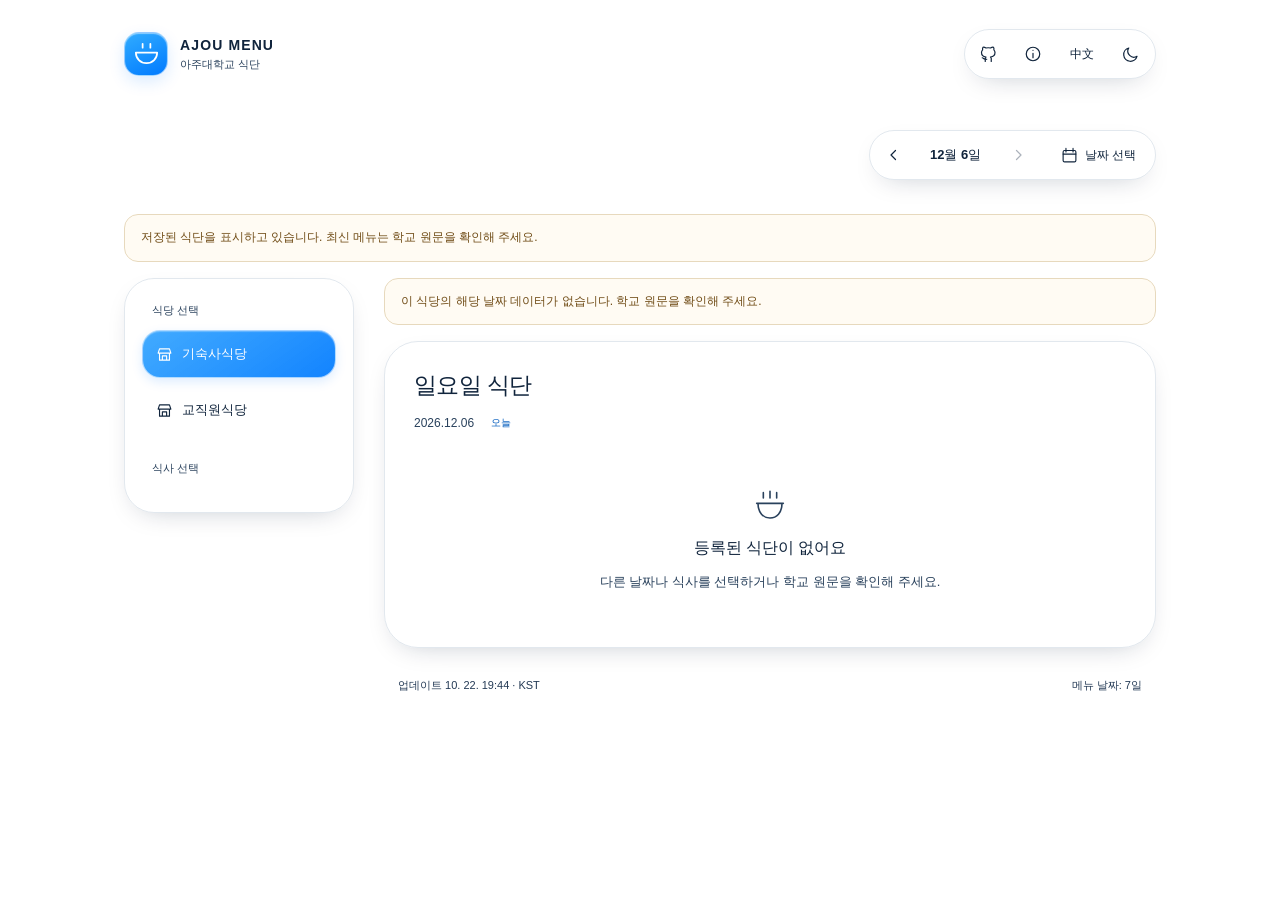
==== commit 7bc39449: "Make transparent glass clear and keep photo text sharp" ====
--- a/index.html
+++ b/index.html
@@ -13,21 +13,22 @@
   <meta property="og:title" content="Ajou Menu · 亚洲大学食堂菜单">
   <meta property="og:description" content="宿舍食堂与教职工食堂，中韩双语菜单、供餐时段和每周预告。">
   <meta property="og:url" content="https://zhupoxixixi.github.io/ajou-menu/">
-  <meta property="og:image" content="https://zhupoxixixi.github.io/ajou-menu/share.png?v=20261023-glass-options">
+  <meta property="og:image" content="https://zhupoxixixi.github.io/ajou-menu/share.png?v=20261023-crisp-glass">
   <meta property="og:image:width" content="1200">
   <meta property="og:image:height" content="630">
   <meta name="twitter:card" content="summary_large_image">
   <link rel="canonical" href="https://zhupoxixixi.github.io/ajou-menu/">
   <script>try{const t=localStorage.getItem('menuTheme');document.documentElement.classList.toggle('dark',t==='dark'||(t!=='light'&&matchMedia('(prefers-color-scheme: dark)').matches));}catch{}</script>
   <script>document.documentElement.dataset.glassStyle='transparent';try{const s=localStorage.getItem('menuGlassStyle');if(['transparent','translucent','frosted'].includes(s))document.documentElement.dataset.glassStyle=s;else if(s==='clear')document.documentElement.dataset.glassStyle='translucent';}catch{}</script>
-  <link rel="icon" type="image/svg+xml" href="favicon.svg?v=20261023-glass-options">
-  <link rel="apple-touch-icon" href="apple-touch-icon.png?v=20261023-glass-options">
-  <link rel="manifest" href="manifest.webmanifest?v=20261023-glass-options">
-  <link rel="stylesheet" href="styles.css?v=20261023-glass-options">
-  <script defer src="appearance.js?v=20261023-glass-options"></script>
-  <script defer src="background.js?v=20261023-glass-options"></script>
-  <script defer src="menu-data.js?v=20261023-glass-options"></script>
-  <script defer src="menu.js?v=20261023-glass-options"></script>
+  <link rel="icon" type="image/svg+xml" href="favicon.svg?v=20261023-crisp-glass">
+  <link rel="apple-touch-icon" href="apple-touch-icon.png?v=20261023-crisp-glass">
+  <link rel="manifest" href="manifest.webmanifest?v=20261023-crisp-glass">
+  <link rel="stylesheet" href="styles.css?v=20261023-crisp-glass">
+  <script defer src="appearance.js?v=20261023-crisp-glass"></script>
+  <script defer src="background.js?v=20261023-crisp-glass"></script>
+  <script defer src="contrast.js?v=20261023-crisp-glass"></script>
+  <script defer src="menu-data.js?v=20261023-crisp-glass"></script>
+  <script defer src="menu.js?v=20261023-crisp-glass"></script>
 </head>
 <body>
 <div id="glassBackdrop" aria-hidden="true"></div>
--- a/styles.css
+++ b/styles.css
@@ -3,7 +3,7 @@
   color-scheme: light;
   --background: #ffffff; --foreground: #10243c; --muted-foreground: #29415c;
   --border: #496e9028; --system-blue: #0088ff; --blue-text: #005bbd;
-  --glass-tint: rgb(255 255 255 / .20); --menu-tint: rgb(255 255 255 / .24);
+  --glass-tint: transparent; --menu-tint: transparent;
   --dialog-background: rgb(250 252 255 / .90);
   --control-background: #eaf2fc; --control-border: #6e86a5; --control-hover: #dbeaff;
   --hover: #ffffff42; --content-width: 1080px;
@@ -16,7 +16,7 @@
   color-scheme: dark;
   --background: #14263f; --foreground: #f7faff; --muted-foreground: #e2edfc;
   --border: #d4eaff26; --system-blue: #0091ff; --blue-text: #b5deff;
-  --glass-tint: rgb(5 22 42 / .32); --menu-tint: rgb(5 22 42 / .36);
+  --glass-tint: transparent; --menu-tint: transparent;
   --dialog-background: rgb(20 38 63 / .92);
   --control-background: #253d59; --control-border: #8aadc9; --control-hover: #314f71;
   --hover: #ffffff18;
@@ -39,9 +39,12 @@
 #glassBackdrop { position: fixed; inset: 0; z-index: -1; pointer-events: none; background-color: var(--background); background-image: var(--menu-background-image); background-position: center; background-size: cover; background-repeat: no-repeat; }
 .glass-surface { position: relative; isolation: isolate; min-width: 0; background: var(--glass-tint); border-radius: var(--glass-radius,28px); box-shadow: 0 9px 28px -14px #001a3448; }
 .glass-content { position: relative; z-index: 1; }
-:root[data-glass-style="transparent"] :is(.glass-surface,.brand) { text-shadow: 0 1px 1px #ffffffdd,0 0 3px #ffffffbb; }
-:root.dark[data-glass-style="transparent"] :is(.glass-surface,.brand) { text-shadow: 0 1px 1px #000d,0 0 3px #000b; }
-:root[data-glass-style="transparent"] :is(.restaurant-button,.meal-button,.window-button)[aria-pressed="true"] { text-shadow: none; }
+/* Transparent glass leaves the background untouched and the foreground sharp. */
+:root[data-glass-style="transparent"] :is(.glass-surface,.brand) { text-shadow: none; }
+:root[data-glass-style="transparent"] :is(.date-picker-trigger,.copy-button,.card-notices,.empty-state,.nav-stats) { background: transparent; }
+:root[data-glass-style="transparent"] .meal-button:not([aria-pressed="true"]) { background: transparent; }
+:root[data-glass-style="transparent"][data-custom-background="true"] [data-text-tone="light"]:not([aria-pressed="true"]) { color: #f7faff !important; }
+:root[data-glass-style="transparent"][data-custom-background="true"] [data-text-tone="dark"]:not([aria-pressed="true"]) { color: #10243c !important; }
 .glass-surface::after { content: ''; position: absolute; pointer-events: none; inset: 0; z-index: 2; border-radius: inherit; border: 1px solid var(--border); box-shadow: inset 0 1px 1px #ffffff66,inset 0 -1px 1px #ffffff30; }
 .dark .glass-surface::after { border-color: #e8f6ff45; box-shadow: inset 0 1px 1px #fff5,inset 0 -1px 1px #cbe7ff20; }
 .wide-shell,.page-shell { max-width: var(--content-width); padding-inline: 24px; margin-inline: auto; }
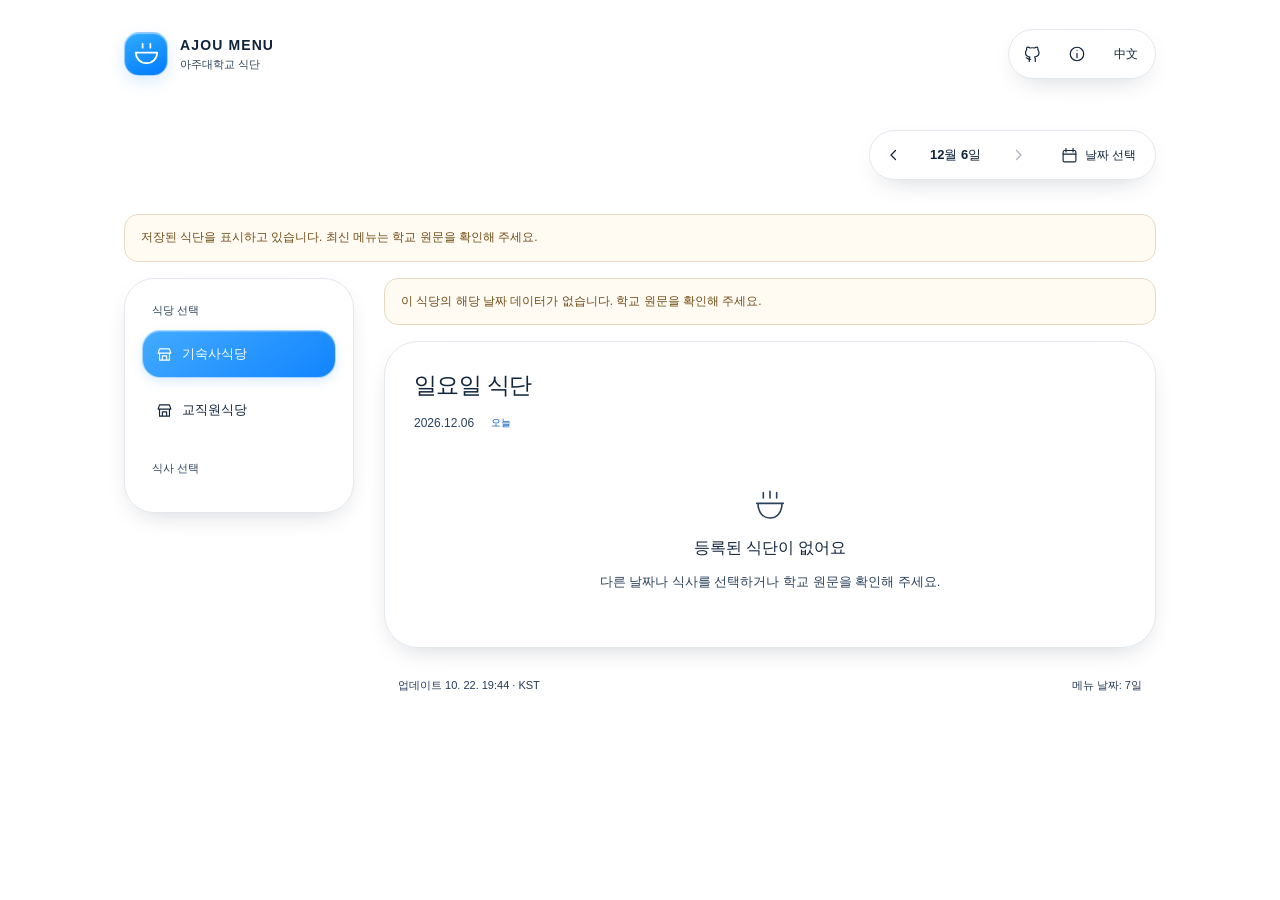
==== commit 2aaa8091: "Simplify light glass UI and stabilize wallpaper text contrast" ====
--- a/index.html
+++ b/index.html
@@ -13,22 +13,21 @@
   <meta property="og:title" content="Ajou Menu · 亚洲大学食堂菜单">
   <meta property="og:description" content="宿舍食堂与教职工食堂，中韩双语菜单、供餐时段和每周预告。">
   <meta property="og:url" content="https://zhupoxixixi.github.io/ajou-menu/">
-  <meta property="og:image" content="https://zhupoxixixi.github.io/ajou-menu/share.png?v=20261023-crisp-glass">
+  <meta property="og:image" content="https://zhupoxixixi.github.io/ajou-menu/share.png?v=20261023-stable-glass">
   <meta property="og:image:width" content="1200">
   <meta property="og:image:height" content="630">
   <meta name="twitter:card" content="summary_large_image">
   <link rel="canonical" href="https://zhupoxixixi.github.io/ajou-menu/">
-  <script>try{const t=localStorage.getItem('menuTheme');document.documentElement.classList.toggle('dark',t==='dark'||(t!=='light'&&matchMedia('(prefers-color-scheme: dark)').matches));}catch{}</script>
   <script>document.documentElement.dataset.glassStyle='transparent';try{const s=localStorage.getItem('menuGlassStyle');if(['transparent','translucent','frosted'].includes(s))document.documentElement.dataset.glassStyle=s;else if(s==='clear')document.documentElement.dataset.glassStyle='translucent';}catch{}</script>
-  <link rel="icon" type="image/svg+xml" href="favicon.svg?v=20261023-crisp-glass">
-  <link rel="apple-touch-icon" href="apple-touch-icon.png?v=20261023-crisp-glass">
-  <link rel="manifest" href="manifest.webmanifest?v=20261023-crisp-glass">
-  <link rel="stylesheet" href="styles.css?v=20261023-crisp-glass">
-  <script defer src="appearance.js?v=20261023-crisp-glass"></script>
-  <script defer src="background.js?v=20261023-crisp-glass"></script>
-  <script defer src="contrast.js?v=20261023-crisp-glass"></script>
-  <script defer src="menu-data.js?v=20261023-crisp-glass"></script>
-  <script defer src="menu.js?v=20261023-crisp-glass"></script>
+  <link rel="icon" type="image/svg+xml" href="favicon.svg?v=20261023-stable-glass">
+  <link rel="apple-touch-icon" href="apple-touch-icon.png?v=20261023-stable-glass">
+  <link rel="manifest" href="manifest.webmanifest?v=20261023-stable-glass">
+  <link rel="stylesheet" href="styles.css?v=20261023-stable-glass">
+  <script defer src="appearance.js?v=20261023-stable-glass"></script>
+  <script defer src="background.js?v=20261023-stable-glass"></script>
+  <script defer src="contrast.js?v=20261023-stable-glass"></script>
+  <script defer src="menu-data.js?v=20261023-stable-glass"></script>
+  <script defer src="menu.js?v=20261023-stable-glass"></script>
 </head>
 <body>
 <div id="glassBackdrop" aria-hidden="true"></div>
@@ -43,7 +42,6 @@
         <a class="icon-button github-button" href="https://github.com/zhupoxixixi/ajou-menu" target="_blank" rel="noopener noreferrer" aria-label="GitHub"><span data-icon="github"></span></a>
         <button class="icon-button" id="toolsToggle" type="button" aria-haspopup="dialog" aria-label="使用与更新"><span data-icon="info"></span></button>
         <button class="language-toggle" id="langToggle" type="button"><span id="languageLabel">中文</span></button>
-        <button class="icon-button" id="themeToggle" type="button"><span data-icon="sun"></span></button>
       </div>
     </div></div>
     </div>
@@ -101,6 +99,7 @@
   <dialog id="toolsDialog" class="app-dialog tools-dialog" aria-labelledby="toolsTitle">
     <div class="dialog-heading"><h2 id="toolsTitle"></h2><button class="dialog-close icon-button" type="button" data-close="toolsDialog"><span data-icon="close"></span></button></div>
     <div class="tools-content">
+      <div class="tool-actions"><button id="refreshButton" class="small-button refresh-button" type="button"><span data-icon="refresh"></span><span id="refreshLabel">메뉴 새로고침</span></button></div>
       <section class="tool-section appearance-section">
         <h3 id="glassStyleTitle">유리 효과</h3>
         <div class="appearance-options" role="group" aria-labelledby="glassStyleTitle"><button id="glassTransparent" type="button" aria-pressed="true">투명</button><button id="glassTranslucent" type="button" aria-pressed="false">반투명</button><button id="glassFrosted" type="button" aria-pressed="false">블러</button></div>
--- a/styles.css
+++ b/styles.css
@@ -12,17 +12,7 @@
   font-synthesis: none;
 }
 :root:lang(zh-CN) { font-family: -apple-system,BlinkMacSystemFont,"PingFang SC","Microsoft YaHei","Noto Sans SC","Segoe UI",sans-serif; }
-:root.dark {
-  color-scheme: dark;
-  --background: #14263f; --foreground: #f7faff; --muted-foreground: #e2edfc;
-  --border: #d4eaff26; --system-blue: #0091ff; --blue-text: #b5deff;
-  --glass-tint: transparent; --menu-tint: transparent;
-  --dialog-background: rgb(20 38 63 / .92);
-  --control-background: #253d59; --control-border: #8aadc9; --control-hover: #314f71;
-  --hover: #ffffff18;
-}
 :root:is([data-glass-style="translucent"],[data-glass-style="frosted"]) { --glass-tint: rgb(255 255 255 / .56); --menu-tint: rgb(255 255 255 / .60); }
-:root.dark:is([data-glass-style="translucent"],[data-glass-style="frosted"]) { --glass-tint: rgb(5 22 42 / .64); --menu-tint: rgb(5 22 42 / .60); }
 * { box-sizing: border-box; }
 body { margin: 0; min-height: 100dvh; color: var(--foreground); background: var(--background); line-height: 1.5; -webkit-font-smoothing: antialiased; }
 button,textarea { font: inherit; }
@@ -43,10 +33,9 @@
 :root[data-glass-style="transparent"] :is(.glass-surface,.brand) { text-shadow: none; }
 :root[data-glass-style="transparent"] :is(.date-picker-trigger,.copy-button,.card-notices,.empty-state,.nav-stats) { background: transparent; }
 :root[data-glass-style="transparent"] .meal-button:not([aria-pressed="true"]) { background: transparent; }
-:root[data-glass-style="transparent"][data-custom-background="true"] [data-text-tone="light"]:not([aria-pressed="true"]) { color: #f7faff !important; }
-:root[data-glass-style="transparent"][data-custom-background="true"] [data-text-tone="dark"]:not([aria-pressed="true"]) { color: #10243c !important; }
+:root[data-glass-style="transparent"][data-custom-background="true"] [data-text-tone="light"]:not(.restaurant-button[aria-pressed="true"]):not(.window-button[aria-pressed="true"]) { color: #f7faff !important; }
+:root[data-glass-style="transparent"][data-custom-background="true"] [data-text-tone="dark"]:not(.restaurant-button[aria-pressed="true"]):not(.window-button[aria-pressed="true"]) { color: #10243c !important; }
 .glass-surface::after { content: ''; position: absolute; pointer-events: none; inset: 0; z-index: 2; border-radius: inherit; border: 1px solid var(--border); box-shadow: inset 0 1px 1px #ffffff66,inset 0 -1px 1px #ffffff30; }
-.dark .glass-surface::after { border-color: #e8f6ff45; box-shadow: inset 0 1px 1px #fff5,inset 0 -1px 1px #cbe7ff20; }
 .wide-shell,.page-shell { max-width: var(--content-width); padding-inline: 24px; margin-inline: auto; }
 .site-header { padding-top: env(safe-area-inset-top); }
 .header-inner { min-height: 108px; display: flex; align-items: center; justify-content: space-between; gap: 22px; }
@@ -72,7 +61,6 @@
 .date-picker-trigger { display: flex; align-items: center; justify-content: center; gap: 7px; min-height: 40px; padding: 6px 15px; border: 0; border-radius: 22px; background: #ffffff28; color: inherit; font-size: 12px; }
 .date-picker-trigger .icon { width: 17px; height: 17px; }
 .nav-current-date:hover,.date-picker-trigger:hover { background: var(--hover); }
-.dark .date-picker-trigger { background: #ffffff0f; }
 .menu-layout { display: grid; grid-template-columns: 230px minmax(0,1fr); gap: 30px; align-items: start; }
 .glass-selection { --glass-radius: 30px; }
 .selection-panel { padding: 24px 18px; }
@@ -83,7 +71,8 @@
 .meal-tabs { display: grid; grid-template-columns: repeat(2,minmax(0,1fr)); gap: 6px; }
 .meal-button { display: inline-flex; align-items: center; justify-content: center; gap: 6px; min-height: 44px; padding: 8px 5px; border: 1px solid #ffffff30; border-radius: 17px; background: #ffffff18; color: inherit; font-size: 12px; }
 .meal-button .icon { width: 16px; height: 16px; }
-.restaurant-button[aria-pressed="true"],.meal-button[aria-pressed="true"],.window-button[aria-pressed="true"] { color: #fff; background: linear-gradient(145deg,#219cffd9,#007affed); border: 1px solid #ffffff99; box-shadow: inset 0 1px 1px #ffffff45,0 4px 11px #007aff22; font-weight: 600; }
+.restaurant-button[aria-pressed="true"],.window-button[aria-pressed="true"] { color: #fff; background: linear-gradient(145deg,#219cffd9,#007affed); border: 1px solid #ffffff99; box-shadow: inset 0 1px 1px #ffffff45,0 4px 11px #007aff22; font-weight: 600; }
+.meal-button[aria-pressed="true"] { color: var(--blue-text); background: #ffffff25; border-color: #789abc66; box-shadow: inset 0 1px 0 #ffffff40; font-weight: 600; }
 .restaurant-button:hover:not([aria-pressed="true"]),.meal-button:hover:not(:disabled):not([aria-pressed="true"]),.window-button:hover:not([aria-pressed="true"]) { background: var(--hover); }
 .menu-panel { min-width: 0; }
 .glass-windows { --glass-radius: 26px; margin-bottom: 18px; }
@@ -93,7 +82,6 @@
 .window-button { flex-shrink: 0; max-width: 100%; min-width: 44px; min-height: 42px; padding: 8px 20px; border: 1px solid transparent; border-radius: 22px; background: transparent; color: inherit; font-size: 12px; white-space: nowrap; overflow: hidden; text-overflow: ellipsis; }
 .window-button.note-window { text-decoration: underline dotted; text-underline-offset: 4px; }
 .status-banner { padding: 12px 16px; border: 1px solid #e7d9bd; background: #fffbf3ed; color: #704c16; border-radius: 14px; font-size: 12px; line-height: 1.8; margin-bottom: 16px; overflow-wrap: anywhere; }
-.dark .status-banner { background: #302b1eed; border-color: #5c4b2d; color: #f0d6ad; }
 .glass-menu { --glass-radius: 34px; --glass-tint: var(--menu-tint); }
 .menu-card { padding-bottom: 18px; }
 .card-header { padding: 28px 30px 20px; }
@@ -103,22 +91,18 @@
 .copy-button { margin: -3px -7px 0 auto; background: #ffffff29; }
 .date-badge { font-size: 12px; color: var(--muted-foreground); font-variant-numeric: tabular-nums; }
 .today-marker { padding: 3px 8px; border: 1px solid #ffffff85; border-radius: 8px; background: #ffffff58; color: var(--blue-text); font-size: 10px; font-weight: 600; }
-.dark .today-marker { background: #ffffff1a; border-color: #ffffff40; }
 .service-meta { display: flex; align-items: center; flex-wrap: wrap; gap: 7px 10px; margin-top: 14px; }
 .service-meta:has(> [hidden]):not(:has(> :not([hidden]))) { display: none; }
 .service-hours { margin: 0; font-size: 12px; color: var(--muted-foreground); font-variant-numeric: tabular-nums; }
 .service-state { display: inline-flex; align-items: center; gap: 5px; margin: 0; color: var(--muted-foreground); font-size: 11px; line-height: 1.7; }
 .service-state::before { content: ''; width: 5px; height: 5px; border-radius: 50%; background: currentColor; flex-shrink: 0; }
 .service-state[data-state="serving"],.service-state[data-state="servingReference"],.service-state[data-state="upcoming"] { color: #004c9d; }
-.dark .service-state[data-state="serving"],.dark .service-state[data-state="servingReference"],.dark .service-state[data-state="upcoming"] { color: #d8eeff; }
 #menuContent { padding-inline: 30px; }
 .menu-table { width: 100%; border-collapse: separate; border-spacing: 0; text-align: left; }
 .dish-row td { padding: 15px 0; vertical-align: middle; }
-.dish-row + .dish-row td { border-top: 1px solid var(--border); }
 .dish-name strong { display: block; font-size: 16px; font-weight: 550; line-height: 1.65; letter-spacing: .01em; overflow-wrap: anywhere; }
 .dish-row:hover { background: #ffffff12; }
 .card-notices { padding: 14px 16px; margin: 10px 0 8px; border: 1px solid #ffffff40; border-radius: 17px; background: #ffffff38; }
-.dark .card-notices { background: #07182e33; }
 .card-notices p { font-size: 12px; line-height: 1.85; margin: 0; color: var(--muted-foreground); overflow-wrap: anywhere; }
 .card-notices p + p { margin-top: 8px; }
 .empty-state { padding: 36px 24px; margin: 0 20px; border-radius: 28px; background: #ffffff18; text-align: center; }
@@ -128,10 +112,7 @@
 .empty-state p { font-size: 13px; color: var(--muted-foreground); margin: 0; line-height: 1.85; }
 .nav-stats { display: flex; flex-wrap: wrap; align-items: center; justify-content: space-between; gap: 6px 10px; margin: 22px 3px 0 263px; padding: 7px 11px; border-radius: 17px; background: #ffffffc7; }
 .nav-stats p { font-size: 11px; color: #243a55; margin: 0; }
-.dark .nav-stats { background: #07182ec9; }
-.dark .nav-stats p { color: #e2edfc; }
 .app-dialog { width: min(460px,calc(100% - 32px)); max-height: calc(100dvh - 48px); overflow-y: auto; border: 1px solid #ffffffb3; border-radius: 30px; padding: 0; color: var(--foreground); background: var(--dialog-background); box-shadow: 0 22px 70px #122d6140,inset 0 1px 0 #fff; opacity: 0; transform: translateY(8px) scale(.99); transition: opacity .18s ease,transform .18s ease,display .18s allow-discrete,overlay .18s allow-discrete; overscroll-behavior: contain; }
-.dark .app-dialog { border-color: #ffffff40; box-shadow: 0 22px 70px #0005,inset 0 1px 0 #ffffff40; }
 .app-dialog[open] { opacity: 1; transform: none; }
 @starting-style { .app-dialog[open] { opacity: 0; transform: translateY(8px) scale(.99); } }
 .app-dialog::backdrop { background: #08224535; }
@@ -140,6 +121,9 @@
 .dialog-close { width: 44px; height: 44px; border: 1px solid var(--control-border); background: var(--control-background); }
 .dialog-close:hover { background: var(--control-hover) !important; }
 .tools-content { padding: 0 22px 22px; }
+.tool-actions { display: flex; padding-bottom: 18px; }
+.tools-dialog .refresh-button { min-height: 44px; padding: 10px 16px; border: 1px solid var(--control-border); background: var(--control-background); color: var(--blue-text); font-size: 13px; font-weight: 600; }
+.tools-dialog .refresh-button:hover:not(:disabled) { background: var(--control-hover); }
 .tool-section { padding: 18px 0; border-top: 1px solid var(--border); }
 .tool-section h3 { font-size: 14px; margin: 0 0 10px; }
 .tool-hint,.operating-details p { color: var(--muted-foreground); font-size: 13px; line-height: 1.85; margin: 0 0 12px; overflow-wrap: anywhere; }
@@ -187,8 +171,7 @@
   .restaurant-button { justify-content: center; flex: 1; min-height: 46px; padding-inline: 8px; }
   .meal-tabs { grid-template-columns: repeat(var(--meal-count,4),minmax(0,1fr)); gap: 5px; padding: 8px 2px 2px; }
   .meal-button { background: transparent; border-color: transparent; }
-  .meal-button[aria-pressed="true"] { color: var(--blue-text); background: #ffffff70; border-color: #ffffffa6; box-shadow: 0 2px 6px #2e6cb01a,inset 0 1px 0 #fff9; }
-  .dark .meal-button[aria-pressed="true"] { background: #ffffff25; color: #fff; border-color: #ffffff40; box-shadow: inset 0 1px 0 #ffffff40; }
+  .meal-button[aria-pressed="true"] { border-color: #789abc66; }
   .glass-selection { --glass-radius: 28px; }
   .glass-windows { margin-bottom: 16px; }
   .window-button { min-height: 44px; }
@@ -246,7 +229,6 @@
 }
 @media(prefers-reduced-transparency: reduce) {
   :root { --glass-tint: #eef3faf2 !important; --menu-tint: #eef3faf2 !important; }
-  :root.dark { --glass-tint: #10243cf2 !important; --menu-tint: #10243cf2 !important; }
   :is(.glass-surface,.brand,.app-dialog) { -webkit-backdrop-filter: none !important; backdrop-filter: none !important; }
 }
 @media(prefers-reduced-motion: reduce) { *,*::before,*::after { animation: none !important; transition: none !important; scroll-behavior: auto !important; } }
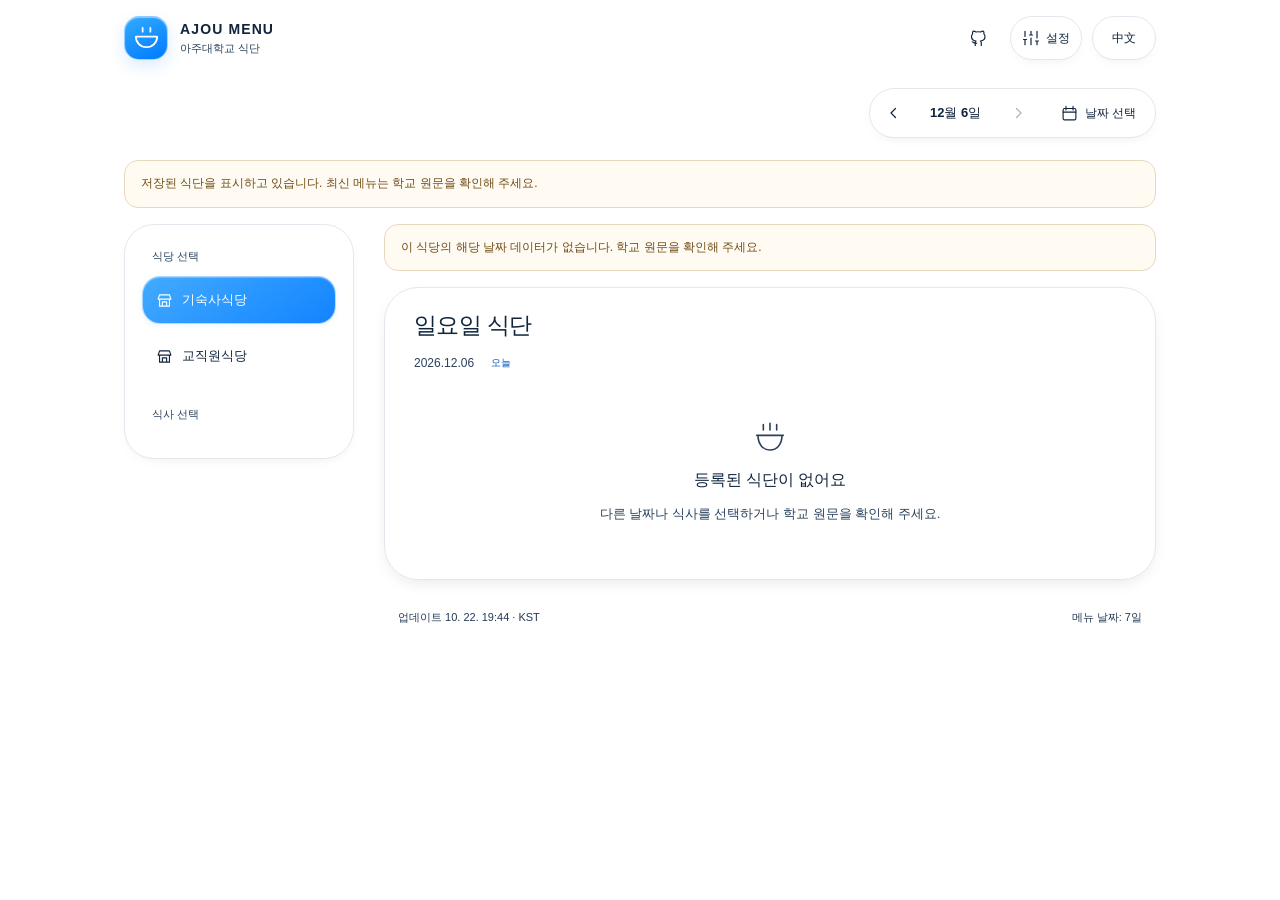
==== commit cf47b17e: "Compact menu controls and separate settings from language" ====
--- a/index.html
+++ b/index.html
@@ -13,21 +13,21 @@
   <meta property="og:title" content="Ajou Menu · 亚洲大学食堂菜单">
   <meta property="og:description" content="宿舍食堂与教职工食堂，中韩双语菜单、供餐时段和每周预告。">
   <meta property="og:url" content="https://zhupoxixixi.github.io/ajou-menu/">
-  <meta property="og:image" content="https://zhupoxixixi.github.io/ajou-menu/share.png?v=20261023-stable-glass">
+  <meta property="og:image" content="https://zhupoxixixi.github.io/ajou-menu/share.png?v=20261023-compact-ui">
   <meta property="og:image:width" content="1200">
   <meta property="og:image:height" content="630">
   <meta name="twitter:card" content="summary_large_image">
   <link rel="canonical" href="https://zhupoxixixi.github.io/ajou-menu/">
   <script>document.documentElement.dataset.glassStyle='transparent';try{const s=localStorage.getItem('menuGlassStyle');if(['transparent','translucent','frosted'].includes(s))document.documentElement.dataset.glassStyle=s;else if(s==='clear')document.documentElement.dataset.glassStyle='translucent';}catch{}</script>
-  <link rel="icon" type="image/svg+xml" href="favicon.svg?v=20261023-stable-glass">
-  <link rel="apple-touch-icon" href="apple-touch-icon.png?v=20261023-stable-glass">
-  <link rel="manifest" href="manifest.webmanifest?v=20261023-stable-glass">
-  <link rel="stylesheet" href="styles.css?v=20261023-stable-glass">
-  <script defer src="appearance.js?v=20261023-stable-glass"></script>
-  <script defer src="background.js?v=20261023-stable-glass"></script>
-  <script defer src="contrast.js?v=20261023-stable-glass"></script>
-  <script defer src="menu-data.js?v=20261023-stable-glass"></script>
-  <script defer src="menu.js?v=20261023-stable-glass"></script>
+  <link rel="icon" type="image/svg+xml" href="favicon.svg?v=20261023-compact-ui">
+  <link rel="apple-touch-icon" href="apple-touch-icon.png?v=20261023-compact-ui">
+  <link rel="manifest" href="manifest.webmanifest?v=20261023-compact-ui">
+  <link rel="stylesheet" href="styles.css?v=20261023-compact-ui">
+  <script defer src="appearance.js?v=20261023-compact-ui"></script>
+  <script defer src="background.js?v=20261023-compact-ui"></script>
+  <script defer src="contrast.js?v=20261023-compact-ui"></script>
+  <script defer src="menu-data.js?v=20261023-compact-ui"></script>
+  <script defer src="menu.js?v=20261023-compact-ui"></script>
 </head>
 <body>
 <div id="glassBackdrop" aria-hidden="true"></div>
@@ -38,12 +38,11 @@
         <span class="brand-mark" aria-hidden="true"><svg viewBox="0 0 32 32" fill="none" stroke="currentColor" stroke-width="1.8" stroke-linecap="round" stroke-linejoin="round"><path d="M5 14h22c0 6.4-4.7 11-11 11S5 20.4 5 14Z"/><path d="M12 5v4m8-4v4"/></svg></span>
         <span class="brand-copy"><strong>AJOU MENU</strong><small id="brandSubtitle">아주대학교 식단</small></span>
       </a>
-      <div class="glass-surface glass-actions"><div class="glass-content"><div class="header-actions">
+      <div class="header-actions">
         <a class="icon-button github-button" href="https://github.com/zhupoxixixi/ajou-menu" target="_blank" rel="noopener noreferrer" aria-label="GitHub"><span data-icon="github"></span></a>
-        <button class="icon-button" id="toolsToggle" type="button" aria-haspopup="dialog" aria-label="使用与更新"><span data-icon="info"></span></button>
-        <button class="language-toggle" id="langToggle" type="button"><span id="languageLabel">中文</span></button>
+        <button class="header-control glass-surface settings-toggle" id="toolsToggle" type="button" aria-haspopup="dialog" aria-label="设置"><span data-icon="settings"></span><span id="toolsLabel">설정</span></button>
+        <button class="language-toggle glass-surface" id="langToggle" type="button"><span id="languageLabel">中文</span></button>
       </div>
-    </div></div>
     </div>
   </header>
 
@@ -68,7 +67,7 @@
 
       <section class="menu-panel" aria-labelledby="menuHeading">
         <p class="sr-only" id="windowLabel">코너 선택</p>
-        <div class="glass-surface glass-windows"><div class="glass-content"><div id="windowTabs" class="window-tabs" role="group" aria-labelledby="windowLabel"></div></div></div>
+        <div class="glass-surface glass-windows"><div class="glass-content"><div id="windowTabs" class="window-tabs" role="group" aria-labelledby="windowLabel"></div><span class="window-scroll-cue window-scroll-cue-start" aria-hidden="true"></span><span class="window-scroll-cue window-scroll-cue-end" aria-hidden="true"></span></div></div>
         <div id="restaurantStatus" class="status-banner" role="status" hidden></div>
         <div class="glass-surface glass-menu"><div class="glass-content"><article class="menu-card">
           <div class="card-header">
--- a/styles.css
+++ b/styles.css
@@ -27,7 +27,7 @@
 .skip-link:focus { top: 8px; }
 .icon { display: block; width: 18px; height: 18px; flex-shrink: 0; }
 #glassBackdrop { position: fixed; inset: 0; z-index: -1; pointer-events: none; background-color: var(--background); background-image: var(--menu-background-image); background-position: center; background-size: cover; background-repeat: no-repeat; }
-.glass-surface { position: relative; isolation: isolate; min-width: 0; background: var(--glass-tint); border-radius: var(--glass-radius,28px); box-shadow: 0 9px 28px -14px #001a3448; }
+.glass-surface { position: relative; isolation: isolate; min-width: 0; background: var(--glass-tint); border-radius: var(--glass-radius,28px); box-shadow: 0 4px 14px -8px #001a3426; }
 .glass-content { position: relative; z-index: 1; }
 /* Transparent glass leaves the background untouched and the foreground sharp. */
 :root[data-glass-style="transparent"] :is(.glass-surface,.brand) { text-shadow: none; }
@@ -38,20 +38,20 @@
 .glass-surface::after { content: ''; position: absolute; pointer-events: none; inset: 0; z-index: 2; border-radius: inherit; border: 1px solid var(--border); box-shadow: inset 0 1px 1px #ffffff66,inset 0 -1px 1px #ffffff30; }
 .wide-shell,.page-shell { max-width: var(--content-width); padding-inline: 24px; margin-inline: auto; }
 .site-header { padding-top: env(safe-area-inset-top); }
-.header-inner { min-height: 108px; display: flex; align-items: center; justify-content: space-between; gap: 22px; }
+.header-inner { min-height: 76px; display: flex; align-items: center; justify-content: space-between; gap: 16px; }
 .brand { display: inline-flex; align-items: center; gap: 12px; flex-shrink: 0; padding: 5px 8px; margin-left: -8px; border-radius: 20px; background: var(--glass-tint); }
 .brand-mark { display: grid; place-items: center; width: 44px; height: 44px; flex-shrink: 0; color: #fff; background: linear-gradient(155deg,#31acff,#007aff); border: 1px solid #ffffff90; border-radius: 15px; box-shadow: inset 0 1px 1px #fff7,0 6px 16px #007aff24; }
 .brand-mark svg { width: 31px; height: 31px; }
 .brand-copy { display: block; line-height: 1.4; }
 .brand strong { display: block; font-size: 14px; font-weight: 750; letter-spacing: .08em; }
 .brand small { display: block; margin-top: 2px; font-size: 11px; color: var(--muted-foreground); }
-.glass-actions { --glass-radius: 26px; }
-.header-actions { display: flex; align-items: center; padding: 4px; gap: 2px; }
+.header-actions { display: flex; align-items: center; gap: 10px; }
+.header-control { display: inline-flex; align-items: center; justify-content: center; gap: 6px; min-height: 44px; padding: 0 12px; color: inherit; border: 0; border-radius: 24px; font-size: 12px; font-weight: 600; }
 .icon-button { display: inline-flex; align-items: center; justify-content: center; width: 42px; height: 42px; padding: 0; flex-shrink: 0; color: inherit; border: 0; border-radius: 50%; background: transparent; }
-.language-toggle { height: 42px; min-width: 52px; padding: 0 8px; border: 0; border-radius: 22px; background: transparent; color: inherit; font-size: 12px; font-weight: 600; }
-.icon-button:hover:not(:disabled),.language-toggle:hover,.small-button:hover { background: var(--hover); color: var(--blue-text); }
-.page-shell { padding-top: 18px; padding-bottom: calc(45px + env(safe-area-inset-bottom)); }
-.page-intro { display: flex; justify-content: flex-end; margin-bottom: 30px; }
+.language-toggle { height: 44px; min-width: 64px; padding: 0 12px; border: 0; border-radius: 24px; background: var(--glass-tint); color: inherit; font-size: 12px; font-weight: 600; }
+.icon-button:hover:not(:disabled),.header-control:hover,.language-toggle:hover,.small-button:hover { background: var(--hover); color: var(--blue-text); }
+.page-shell { padding-top: 10px; padding-bottom: calc(32px + env(safe-area-inset-bottom)); }
+.page-intro { display: flex; justify-content: flex-end; margin-bottom: 20px; }
 .glass-date { --glass-radius: 28px; }
 .date-navigation { padding: 5px; }
 .nav-controls { display: flex; align-items: center; gap: 8px; }
@@ -71,27 +71,37 @@
 .meal-tabs { display: grid; grid-template-columns: repeat(2,minmax(0,1fr)); gap: 6px; }
 .meal-button { display: inline-flex; align-items: center; justify-content: center; gap: 6px; min-height: 44px; padding: 8px 5px; border: 1px solid #ffffff30; border-radius: 17px; background: #ffffff18; color: inherit; font-size: 12px; }
 .meal-button .icon { width: 16px; height: 16px; }
-.restaurant-button[aria-pressed="true"],.window-button[aria-pressed="true"] { color: #fff; background: linear-gradient(145deg,#219cffd9,#007affed); border: 1px solid #ffffff99; box-shadow: inset 0 1px 1px #ffffff45,0 4px 11px #007aff22; font-weight: 600; }
+.restaurant-button[aria-pressed="true"],.window-button[aria-pressed="true"] { color: #fff; background: linear-gradient(145deg,#219cffd9,#007affed); border: 1px solid #ffffff99; box-shadow: inset 0 1px 1px #ffffff45,0 2px 6px #007aff12; font-weight: 600; }
 .meal-button[aria-pressed="true"] { color: var(--blue-text); background: #ffffff25; border-color: #789abc66; box-shadow: inset 0 1px 0 #ffffff40; font-weight: 600; }
 .restaurant-button:hover:not([aria-pressed="true"]),.meal-button:hover:not(:disabled):not([aria-pressed="true"]),.window-button:hover:not([aria-pressed="true"]) { background: var(--hover); }
 .menu-panel { min-width: 0; }
-.glass-windows { --glass-radius: 26px; margin-bottom: 18px; }
+.glass-windows { --glass-radius: 26px; --window-fade-start: 0px; --window-fade-end: 0px; margin-bottom: 12px; }
 .glass-windows:has(#windowTabs[hidden]),.glass-windows:has(#windowTabs:empty) { display: none; }
 .window-tabs { display: flex; flex-wrap: nowrap; overflow-x: auto; scrollbar-width: none; gap: 4px; padding: 5px; border-radius: 26px; -webkit-overflow-scrolling: touch; }
 .window-tabs::-webkit-scrollbar { display: none; }
+.glass-windows[data-overflow-start="true"] { --window-fade-start: 24px; }
+.glass-windows[data-overflow-end="true"] { --window-fade-end: 24px; }
+.glass-windows:is([data-overflow-start="true"],[data-overflow-end="true"]) .window-tabs { -webkit-mask-image: linear-gradient(to right,transparent,#000 var(--window-fade-start),#000 calc(100% - var(--window-fade-end)),transparent); mask-image: linear-gradient(to right,transparent,#000 var(--window-fade-start),#000 calc(100% - var(--window-fade-end)),transparent); }
+.window-scroll-cue { display: none; position: absolute; z-index: 2; top: 50%; width: 12px; height: 18px; transform: translateY(-50%); place-items: center; pointer-events: none; }
+.window-scroll-cue::after { content: ''; width: 6px; height: 6px; border-top: 1.5px solid currentColor; border-right: 1.5px solid currentColor; }
+.window-scroll-cue-start { left: 7px; }
+.window-scroll-cue-end { right: 7px; }
+.window-scroll-cue-start::after { transform: rotate(-135deg); }
+.window-scroll-cue-end::after { transform: rotate(45deg); }
+.glass-windows[data-overflow-start="true"] .window-scroll-cue-start,.glass-windows[data-overflow-end="true"] .window-scroll-cue-end { display: grid; }
 .window-button { flex-shrink: 0; max-width: 100%; min-width: 44px; min-height: 42px; padding: 8px 20px; border: 1px solid transparent; border-radius: 22px; background: transparent; color: inherit; font-size: 12px; white-space: nowrap; overflow: hidden; text-overflow: ellipsis; }
 .window-button.note-window { text-decoration: underline dotted; text-underline-offset: 4px; }
 .status-banner { padding: 12px 16px; border: 1px solid #e7d9bd; background: #fffbf3ed; color: #704c16; border-radius: 14px; font-size: 12px; line-height: 1.8; margin-bottom: 16px; overflow-wrap: anywhere; }
-.glass-menu { --glass-radius: 34px; --glass-tint: var(--menu-tint); }
+.glass-menu { --glass-radius: 34px; --glass-tint: var(--menu-tint); box-shadow: 0 6px 20px -10px #001a3433; }
 .menu-card { padding-bottom: 18px; }
-.card-header { padding: 28px 30px 20px; }
+.card-header { padding: 22px 30px 12px; }
 .card-title-line { display: flex; align-items: flex-start; gap: 12px; }
 .card-title-copy { display: flex; align-items: center; flex-wrap: wrap; gap: 8px; min-width: 0; flex: 1; }
 .card-title-line h1 { flex-basis: 100%; margin: 0 0 2px; font-size: 23px; letter-spacing: -.03em; line-height: 1.4; font-weight: 650; }
 .copy-button { margin: -3px -7px 0 auto; background: #ffffff29; }
 .date-badge { font-size: 12px; color: var(--muted-foreground); font-variant-numeric: tabular-nums; }
 .today-marker { padding: 3px 8px; border: 1px solid #ffffff85; border-radius: 8px; background: #ffffff58; color: var(--blue-text); font-size: 10px; font-weight: 600; }
-.service-meta { display: flex; align-items: center; flex-wrap: wrap; gap: 7px 10px; margin-top: 14px; }
+.service-meta { display: flex; align-items: center; flex-wrap: wrap; gap: 7px 10px; margin-top: 8px; }
 .service-meta:has(> [hidden]):not(:has(> :not([hidden]))) { display: none; }
 .service-hours { margin: 0; font-size: 12px; color: var(--muted-foreground); font-variant-numeric: tabular-nums; }
 .service-state { display: inline-flex; align-items: center; gap: 5px; margin: 0; color: var(--muted-foreground); font-size: 11px; line-height: 1.7; }
@@ -114,6 +124,8 @@
 .nav-stats p { font-size: 11px; color: #243a55; margin: 0; }
 .app-dialog { width: min(460px,calc(100% - 32px)); max-height: calc(100dvh - 48px); overflow-y: auto; border: 1px solid #ffffffb3; border-radius: 30px; padding: 0; color: var(--foreground); background: var(--dialog-background); box-shadow: 0 22px 70px #122d6140,inset 0 1px 0 #fff; opacity: 0; transform: translateY(8px) scale(.99); transition: opacity .18s ease,transform .18s ease,display .18s allow-discrete,overlay .18s allow-discrete; overscroll-behavior: contain; }
 .app-dialog[open] { opacity: 1; transform: none; }
+/* Dialogs keep a readable frosted surface in every main-page glass mode. */
+.app-dialog { -webkit-backdrop-filter: blur(10px); backdrop-filter: blur(10px); }
 @starting-style { .app-dialog[open] { opacity: 0; transform: translateY(8px) scale(.99); } }
 .app-dialog::backdrop { background: #08224535; }
 .dialog-heading { display: flex; align-items: center; justify-content: space-between; gap: 16px; padding: 18px 22px 14px; }
@@ -133,8 +145,8 @@
 .appearance-options button { min-height: 44px; min-width: 0; padding: 8px 10px; border: 1px solid var(--control-border); border-radius: 15px; background: var(--control-background); color: inherit; font-size: 13px; font-weight: 600; }
 .appearance-options button:hover:not([aria-pressed="true"]) { background: var(--control-hover); }
 .appearance-options button[aria-pressed="true"] { background: #006edb; color: #fff; border-color: #006edb; box-shadow: 0 2px 7px #007aff20; }
-/* Both transparent choices have no filters. Only frosted opts into CSS blur. */
-:root[data-glass-style="frosted"] :is(.glass-surface,.brand,.app-dialog) { -webkit-backdrop-filter: blur(10px); backdrop-filter: blur(10px); }
+/* Main-page blur is optional; dialog blur is independent of this setting. */
+:root[data-glass-style="frosted"] :is(.glass-surface,.brand) { -webkit-backdrop-filter: blur(10px); backdrop-filter: blur(10px); }
 .background-actions { display: flex; flex-wrap: wrap; gap: 8px; }
 .tools-dialog .background-actions .small-button { min-height: 44px; padding: 10px 16px; border: 1px solid var(--control-border); background: var(--control-background); font-size: 13px; font-weight: 600; box-shadow: 0 1px 3px #001a3414; }
 .tools-dialog .background-actions .small-button:hover { background: var(--control-hover); }
@@ -161,19 +173,19 @@
 .copy-dialog textarea { display: block; width: calc(100% - 44px); min-height: 220px; resize: vertical; border: 1px solid #ffffff80; border-radius: 20px; padding: 16px; background: #ffffff30; color: inherit; font-size: 13px; line-height: 1.9; margin: 0 22px 22px; }
 .toast { position: fixed; left: 50%; transform: translateX(-50%); bottom: calc(24px + env(safe-area-inset-bottom)); z-index: 25; padding: 12px 18px; background: #10243c; color: #f5faff; border-radius: 14px; box-shadow: 0 4px 16px #0003; font-size: 13px; max-width: calc(100% - 32px); text-align: center; }
 .noscript-note { margin: 24px; text-align: center; }
-@media(min-width: 1100px) { .page-shell { padding-top: 22px; } .page-intro { margin-bottom: 34px; } }
+@media(min-width: 1100px) { .page-shell { padding-top: 12px; } .page-intro { margin-bottom: 22px; } }
 @media(max-width: 899px) {
-  .page-shell { max-width: 640px; padding-top: 16px; }
-  .menu-layout { grid-template-columns: minmax(0,1fr); gap: 18px; }
-  .selection-panel { padding: 6px; }
+  .page-shell { max-width: 640px; padding-top: 8px; }
+  .menu-layout { grid-template-columns: minmax(0,1fr); gap: 12px; }
+  .selection-panel { padding: 4px; }
   .control-label { position: absolute; width: 1px; height: 1px; padding: 0; overflow: hidden; clip: rect(0,0,0,0); white-space: nowrap; border: 0; }
   .restaurant-tabs { flex-direction: row; margin: 0; gap: 4px; }
-  .restaurant-button { justify-content: center; flex: 1; min-height: 46px; padding-inline: 8px; }
-  .meal-tabs { grid-template-columns: repeat(var(--meal-count,4),minmax(0,1fr)); gap: 5px; padding: 8px 2px 2px; }
+  .restaurant-button { justify-content: center; flex: 1; min-height: 44px; padding-inline: 8px; }
+  .meal-tabs { grid-template-columns: repeat(var(--meal-count,4),minmax(0,1fr)); gap: 5px; padding: 4px 2px 2px; }
   .meal-button { background: transparent; border-color: transparent; }
   .meal-button[aria-pressed="true"] { border-color: #789abc66; }
   .glass-selection { --glass-radius: 28px; }
-  .glass-windows { margin-bottom: 16px; }
+  .glass-windows { margin-bottom: 10px; }
   .window-button { min-height: 44px; }
   .icon-button,.language-toggle,.nav-current-date,.date-picker-trigger,.date-navigation .icon-button,.small-button,.week-switch button { min-height: 44px; }
   .icon-button,.date-navigation .icon-button { width: 44px; }
@@ -181,18 +193,18 @@
 }
 @media(max-width: 639px) {
   .wide-shell,.page-shell { padding-inline: 22px; }
-  .header-inner { min-height: 91px; gap: 10px; }
+  .header-inner { min-height: 64px; gap: 10px; }
   .brand { gap: 9px; }
   .brand-mark { width: 37px; height: 37px; border-radius: 13px; }
   .brand-mark svg { width: 28px; height: 28px; }
   .brand strong { font-size: 11px; letter-spacing: .045em; }
   .brand small { font-size: 9px; }
-  .header-actions { gap: 0; padding: 2px; }
+  .header-actions { gap: 8px; }
   .github-button { display: none; }
-  .header-actions .icon-button { min-height: 40px; width: 38px; height: 40px; }
-  .header-actions .language-toggle { min-height: 40px; height: 40px; min-width: 44px; font-size: 11px; padding-inline: 6px; }
-  .page-shell { padding-top: 9px; }
-  .page-intro { display: block; margin-bottom: 18px; }
+  .header-control { padding-inline: 10px; }
+  .header-actions .language-toggle { font-size: 11px; }
+  .page-shell { padding-top: 4px; }
+  .page-intro { display: block; margin-bottom: 12px; }
   .date-navigation { padding: 4px; }
   .nav-controls { justify-content: space-between; gap: 3px; }
   .nav-current-date { min-width: 76px; }
@@ -200,14 +212,12 @@
   .restaurant-button { font-size: 12px; gap: 7px; }
   .meal-button { border-radius: 20px; font-size: 12px; gap: 5px; }
   .meal-button .icon { width: 15px; height: 15px; }
-  .menu-layout { gap: 16px; }
-  .glass-windows { margin-bottom: 15px; }
   .window-button { padding-inline: 18px; }
   .menu-card { padding-bottom: 17px; }
-  .card-header { padding: 24px 24px 17px; }
+  .card-header { padding: 18px 24px 10px; }
   .card-title-line h1 { font-size: 21px; }
   #menuContent { padding-inline: 24px; }
-  .dish-row td { padding: 14px 0; }
+  .dish-row td { padding: 12px 0; }
   .dish-name strong { font-size: 15px; }
   .nav-stats { gap: 6px 14px; margin-top: 20px; }
   .nav-stats p { font-size: 10px; }
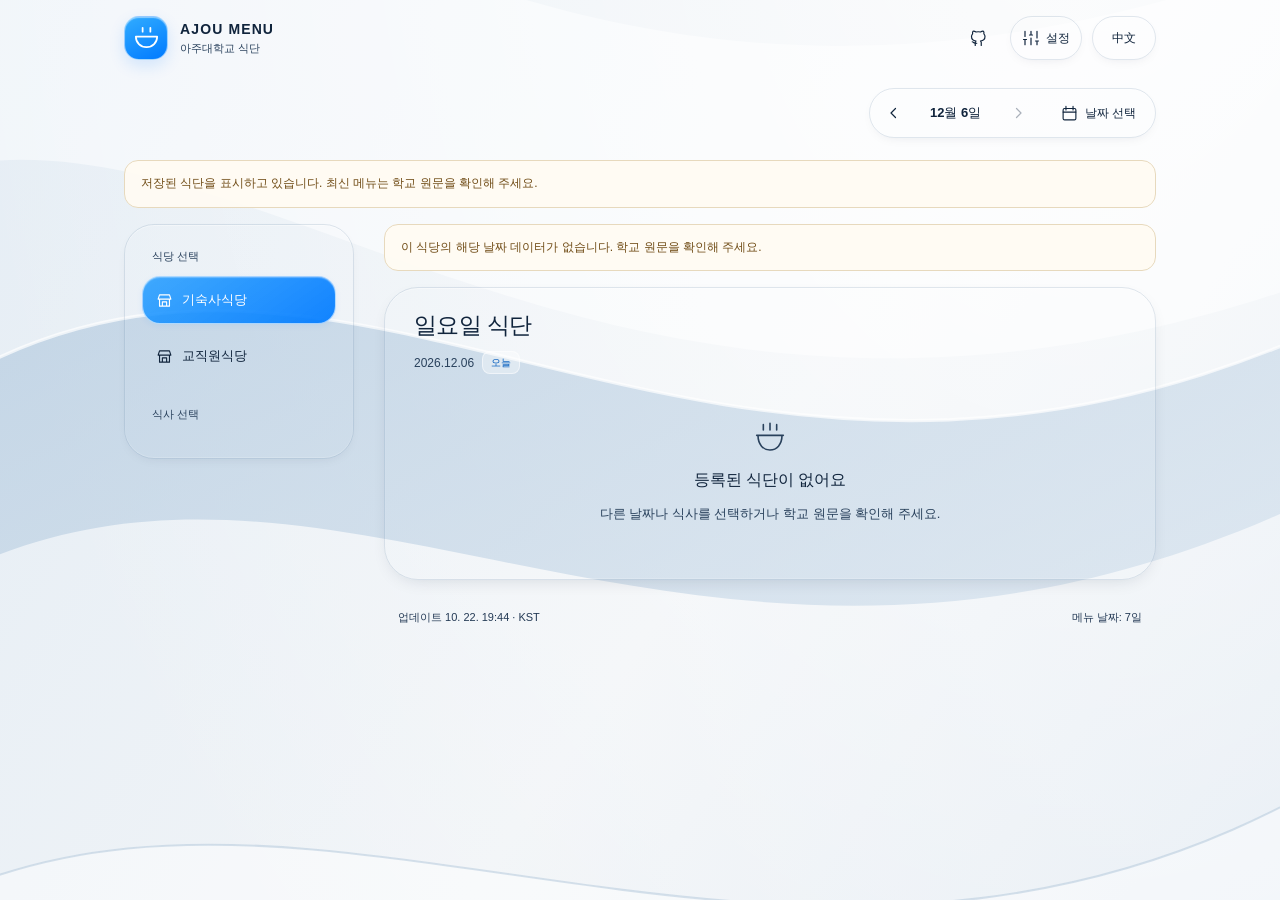
==== commit 2f048c85: "Fix cached-menu feedback and contrast resizing; add default wallpaper" ====
--- a/index.html
+++ b/index.html
@@ -13,21 +13,21 @@
   <meta property="og:title" content="Ajou Menu · 亚洲大学食堂菜单">
   <meta property="og:description" content="宿舍食堂与教职工食堂，中韩双语菜单、供餐时段和每周预告。">
   <meta property="og:url" content="https://zhupoxixixi.github.io/ajou-menu/">
-  <meta property="og:image" content="https://zhupoxixixi.github.io/ajou-menu/share.png?v=20261023-compact-ui">
+  <meta property="og:image" content="https://zhupoxixixi.github.io/ajou-menu/share.png?v=20261023-glass-repair">
   <meta property="og:image:width" content="1200">
   <meta property="og:image:height" content="630">
   <meta name="twitter:card" content="summary_large_image">
   <link rel="canonical" href="https://zhupoxixixi.github.io/ajou-menu/">
-  <script>document.documentElement.dataset.glassStyle='transparent';try{const s=localStorage.getItem('menuGlassStyle');if(['transparent','translucent','frosted'].includes(s))document.documentElement.dataset.glassStyle=s;else if(s==='clear')document.documentElement.dataset.glassStyle='translucent';}catch{}</script>
-  <link rel="icon" type="image/svg+xml" href="favicon.svg?v=20261023-compact-ui">
-  <link rel="apple-touch-icon" href="apple-touch-icon.png?v=20261023-compact-ui">
-  <link rel="manifest" href="manifest.webmanifest?v=20261023-compact-ui">
-  <link rel="stylesheet" href="styles.css?v=20261023-compact-ui">
-  <script defer src="appearance.js?v=20261023-compact-ui"></script>
-  <script defer src="background.js?v=20261023-compact-ui"></script>
-  <script defer src="contrast.js?v=20261023-compact-ui"></script>
-  <script defer src="menu-data.js?v=20261023-compact-ui"></script>
-  <script defer src="menu.js?v=20261023-compact-ui"></script>
+  <script>document.documentElement.dataset.glassStyle='transparent';try{const s=localStorage.getItem('menuGlassStyle');if(['transparent','translucent','frosted'].includes(s))document.documentElement.dataset.glassStyle=s;else if(s==='clear')document.documentElement.dataset.glassStyle='translucent';if(localStorage.getItem('menuBackgroundStyle')==='white')document.documentElement.dataset.backgroundStyle='white';}catch{}</script>
+  <link rel="icon" type="image/svg+xml" href="favicon.svg?v=20261023-glass-repair">
+  <link rel="apple-touch-icon" href="apple-touch-icon.png?v=20261023-glass-repair">
+  <link rel="manifest" href="manifest.webmanifest?v=20261023-glass-repair">
+  <link rel="stylesheet" href="styles.css?v=20261023-glass-repair">
+  <script defer src="appearance.js?v=20261023-glass-repair"></script>
+  <script defer src="background.js?v=20261023-glass-repair"></script>
+  <script defer src="contrast.js?v=20261023-glass-repair"></script>
+  <script defer src="menu-data.js?v=20261023-glass-repair"></script>
+  <script defer src="menu.js?v=20261023-glass-repair"></script>
 </head>
 <body>
 <div id="glassBackdrop" aria-hidden="true"></div>
@@ -98,7 +98,7 @@
   <dialog id="toolsDialog" class="app-dialog tools-dialog" aria-labelledby="toolsTitle">
     <div class="dialog-heading"><h2 id="toolsTitle"></h2><button class="dialog-close icon-button" type="button" data-close="toolsDialog"><span data-icon="close"></span></button></div>
     <div class="tools-content">
-      <div class="tool-actions"><button id="refreshButton" class="small-button refresh-button" type="button"><span data-icon="refresh"></span><span id="refreshLabel">메뉴 새로고침</span></button></div>
+      <div class="tool-actions"><button id="refreshButton" class="small-button refresh-button" type="button" aria-describedby="refreshStatus"><span data-icon="refresh"></span><span id="refreshLabel">메뉴 새로고침</span></button><p id="refreshStatus" class="tool-hint refresh-status" role="status" aria-live="polite" hidden></p></div>
       <section class="tool-section appearance-section">
         <h3 id="glassStyleTitle">유리 효과</h3>
         <div class="appearance-options" role="group" aria-labelledby="glassStyleTitle"><button id="glassTransparent" type="button" aria-pressed="true">투명</button><button id="glassTranslucent" type="button" aria-pressed="false">반투명</button><button id="glassFrosted" type="button" aria-pressed="false">블러</button></div>
@@ -107,7 +107,7 @@
         <h3 id="backgroundTitle">배경 이미지</h3>
         <p id="backgroundHint" class="tool-hint">기기에 저장된 사진으로 배경을 바꿀 수 있어요.</p>
         <input id="backgroundFile" type="file" accept="image/*" hidden>
-        <div class="background-actions"><button id="backgroundChoose" class="small-button" type="button">사진 선택</button><button id="backgroundReset" class="small-button" type="button">기본 배경</button></div>
+        <div class="background-actions"><button id="backgroundChoose" class="small-button" type="button">사진 선택</button><button id="backgroundReset" class="small-button" type="button">기본 배경</button><button id="backgroundWhite" class="small-button" type="button">흰색 배경</button></div>
         <p id="backgroundStatus" class="tool-hint background-status" role="status"></p>
       </section>
       <section id="operatingSection" class="tool-section" hidden><h3 id="operatingTitle"></h3><div id="operatingDetails" class="operating-details"></div></section>
--- a/styles.css
+++ b/styles.css
@@ -7,11 +7,12 @@
   --dialog-background: rgb(250 252 255 / .90);
   --control-background: #eaf2fc; --control-border: #6e86a5; --control-hover: #dbeaff;
   --hover: #ffffff42; --content-width: 1080px;
-  --menu-background-image: none;
+  --menu-background-image: url('assets/default-background.svg');
   font-family: -apple-system,BlinkMacSystemFont,"Apple SD Gothic Neo","Malgun Gothic","Noto Sans KR","Segoe UI",sans-serif;
   font-synthesis: none;
 }
 :root:lang(zh-CN) { font-family: -apple-system,BlinkMacSystemFont,"PingFang SC","Microsoft YaHei","Noto Sans SC","Segoe UI",sans-serif; }
+:root[data-background-style="white"] { --menu-background-image: none; }
 :root:is([data-glass-style="translucent"],[data-glass-style="frosted"]) { --glass-tint: rgb(255 255 255 / .56); --menu-tint: rgb(255 255 255 / .60); }
 * { box-sizing: border-box; }
 body { margin: 0; min-height: 100dvh; color: var(--foreground); background: var(--background); line-height: 1.5; -webkit-font-smoothing: antialiased; }
@@ -133,7 +134,8 @@
 .dialog-close { width: 44px; height: 44px; border: 1px solid var(--control-border); background: var(--control-background); }
 .dialog-close:hover { background: var(--control-hover) !important; }
 .tools-content { padding: 0 22px 22px; }
-.tool-actions { display: flex; padding-bottom: 18px; }
+.tool-actions { display: flex; flex-direction: column; align-items: flex-start; gap: 10px; padding-bottom: 18px; }
+.refresh-status { margin: 0; color: #704c16; }
 .tools-dialog .refresh-button { min-height: 44px; padding: 10px 16px; border: 1px solid var(--control-border); background: var(--control-background); color: var(--blue-text); font-size: 13px; font-weight: 600; }
 .tools-dialog .refresh-button:hover:not(:disabled) { background: var(--control-hover); }
 .tool-section { padding: 18px 0; border-top: 1px solid var(--border); }
